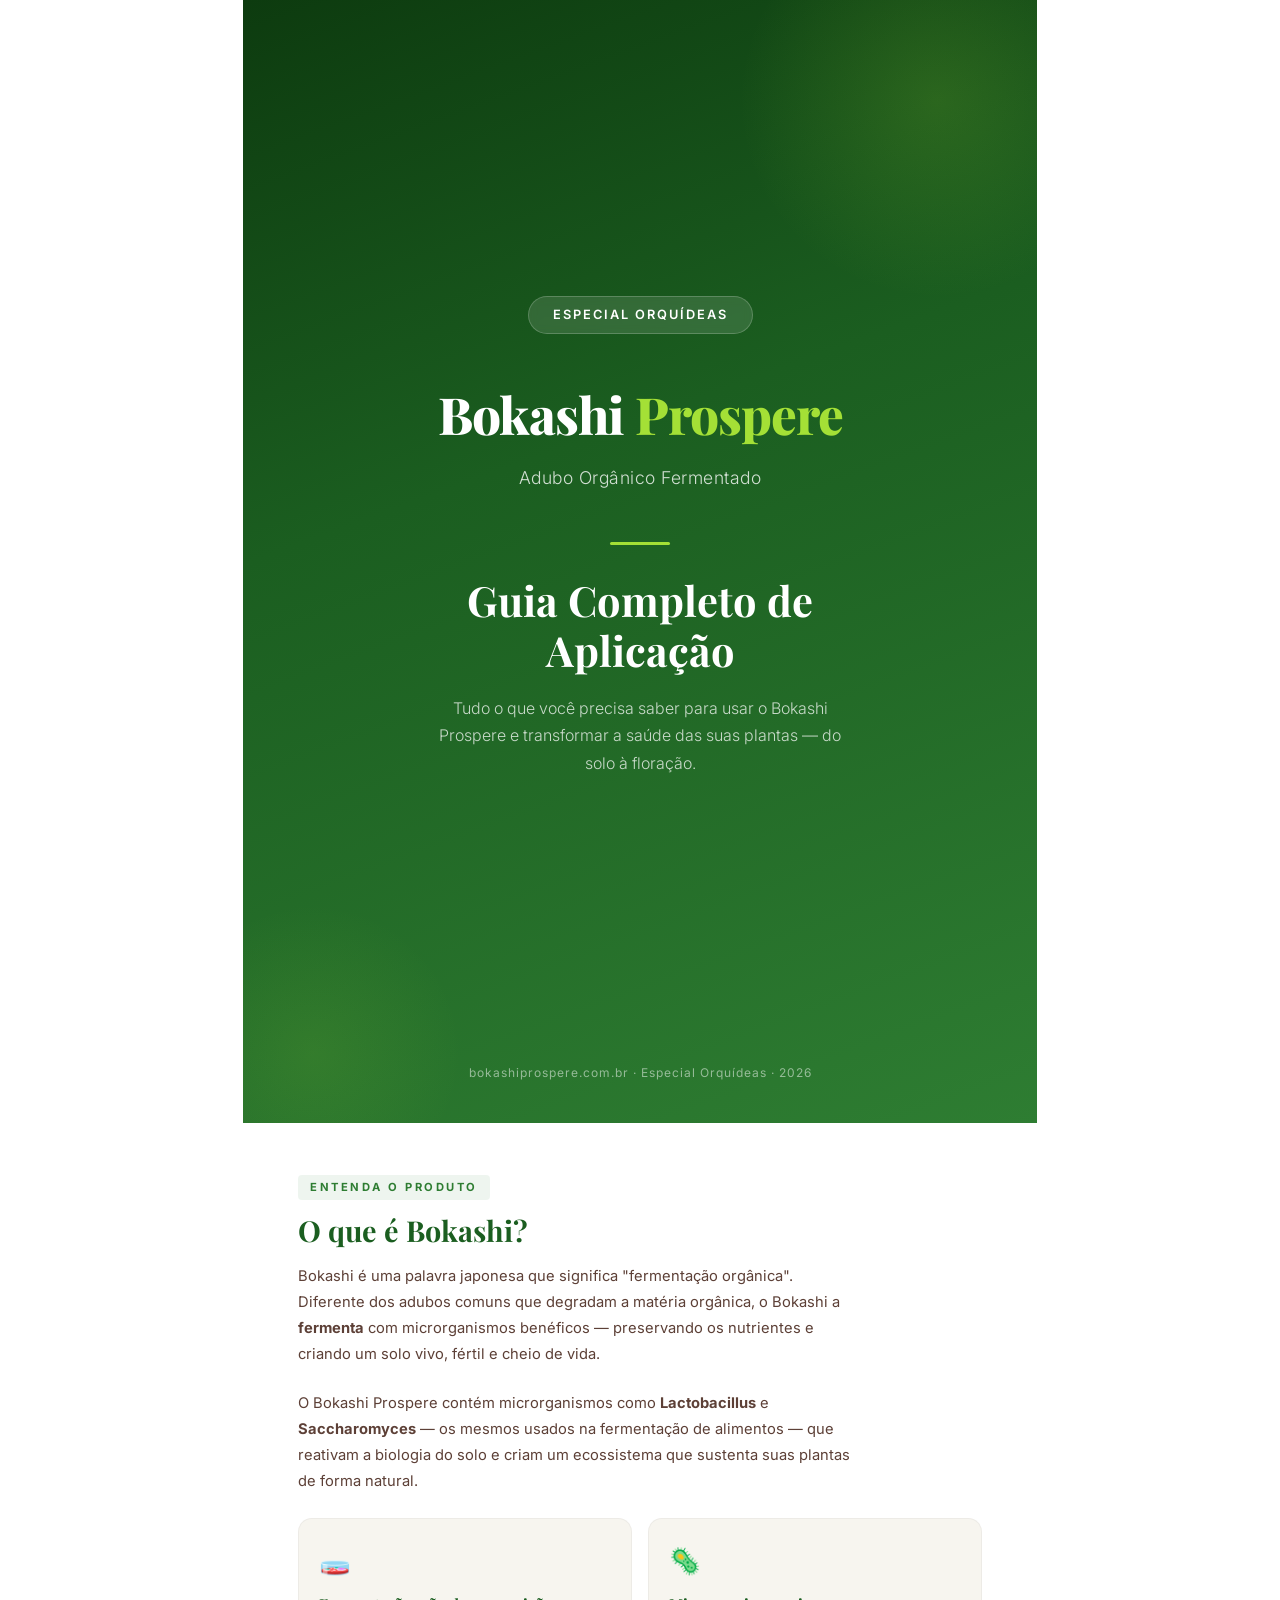
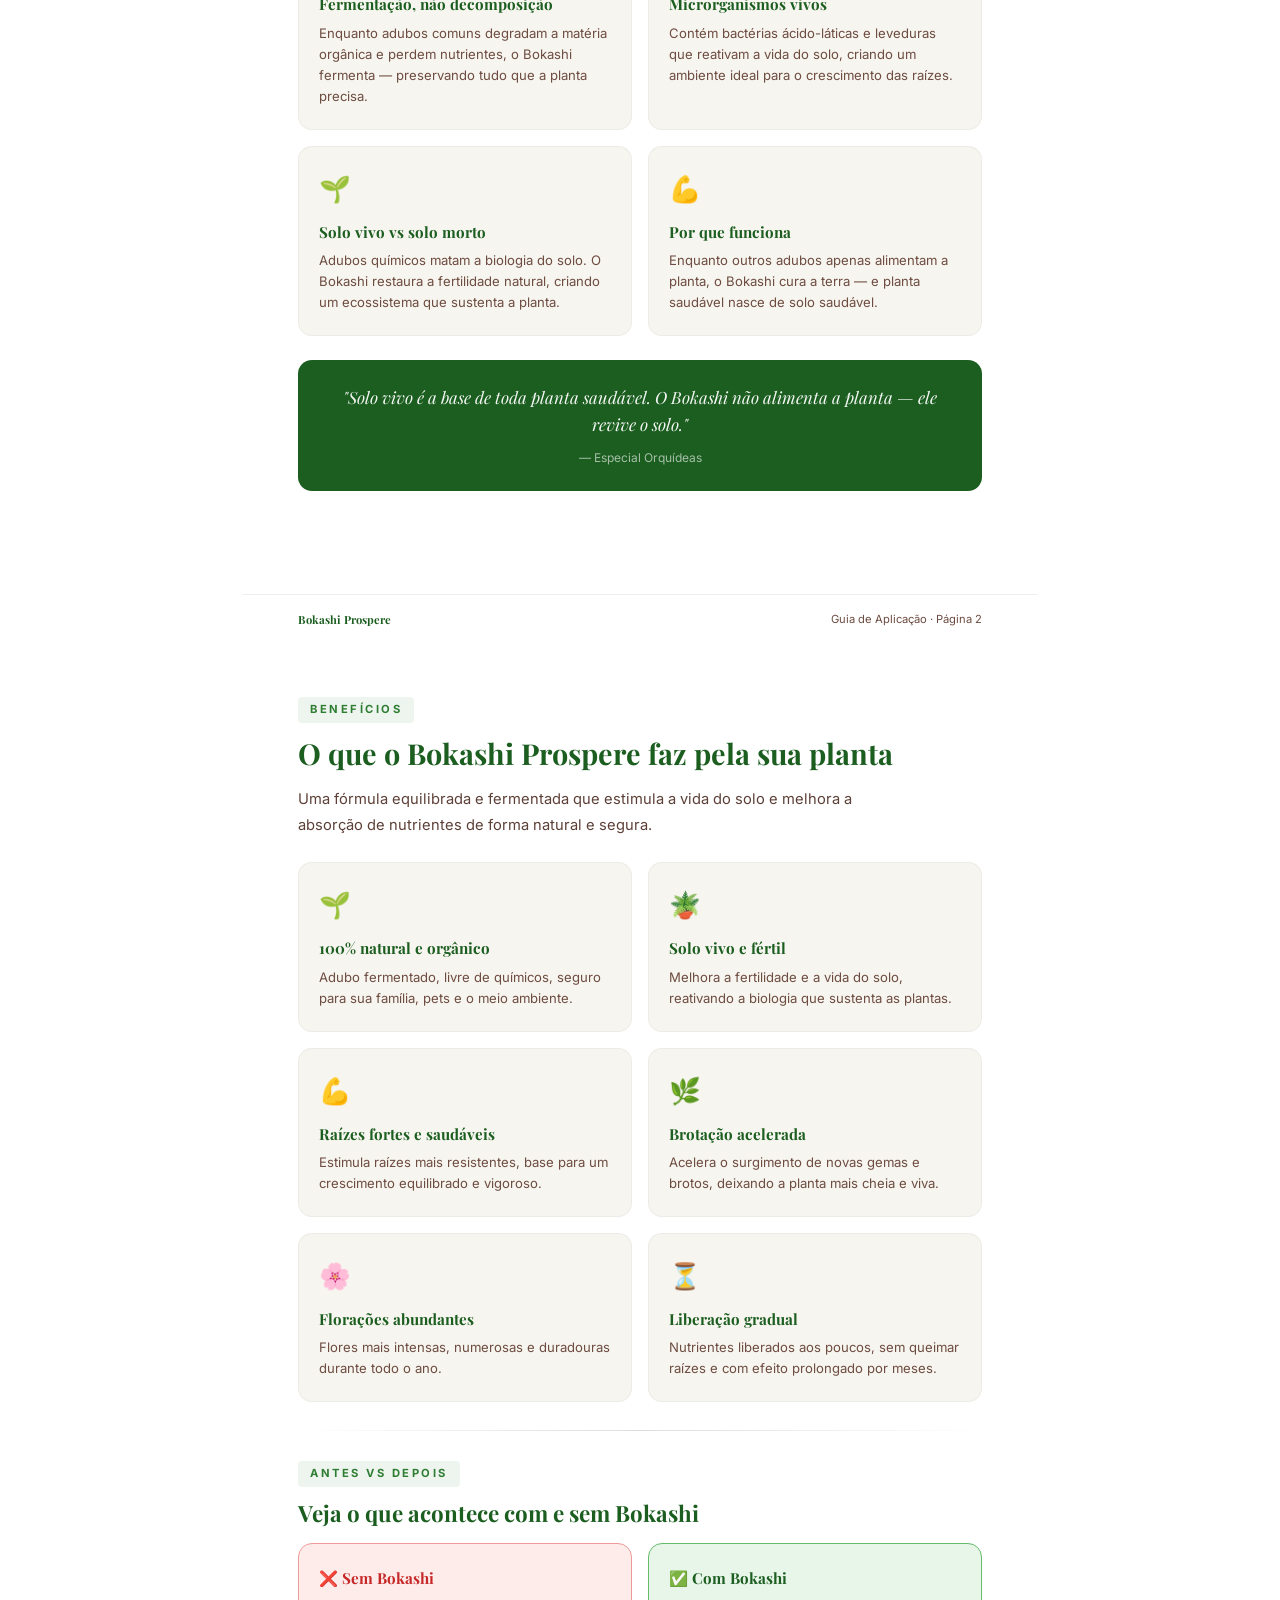
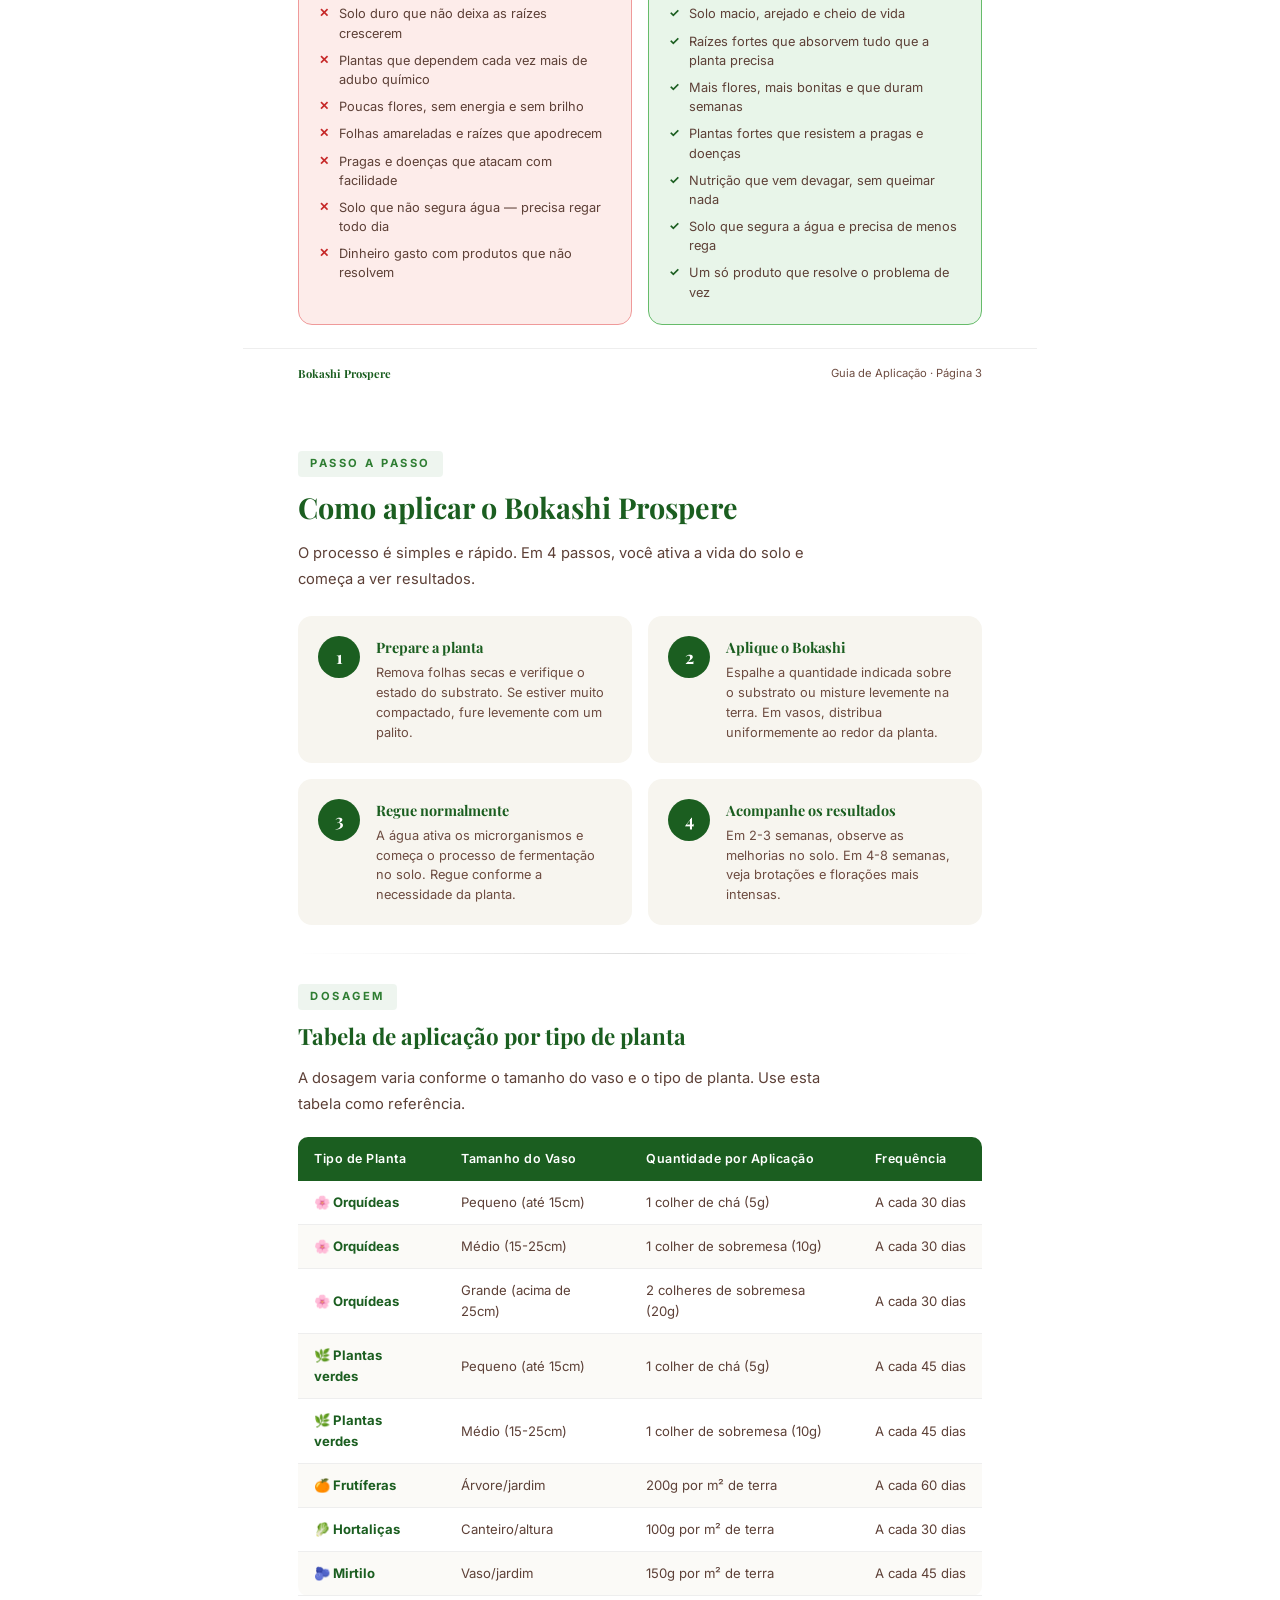
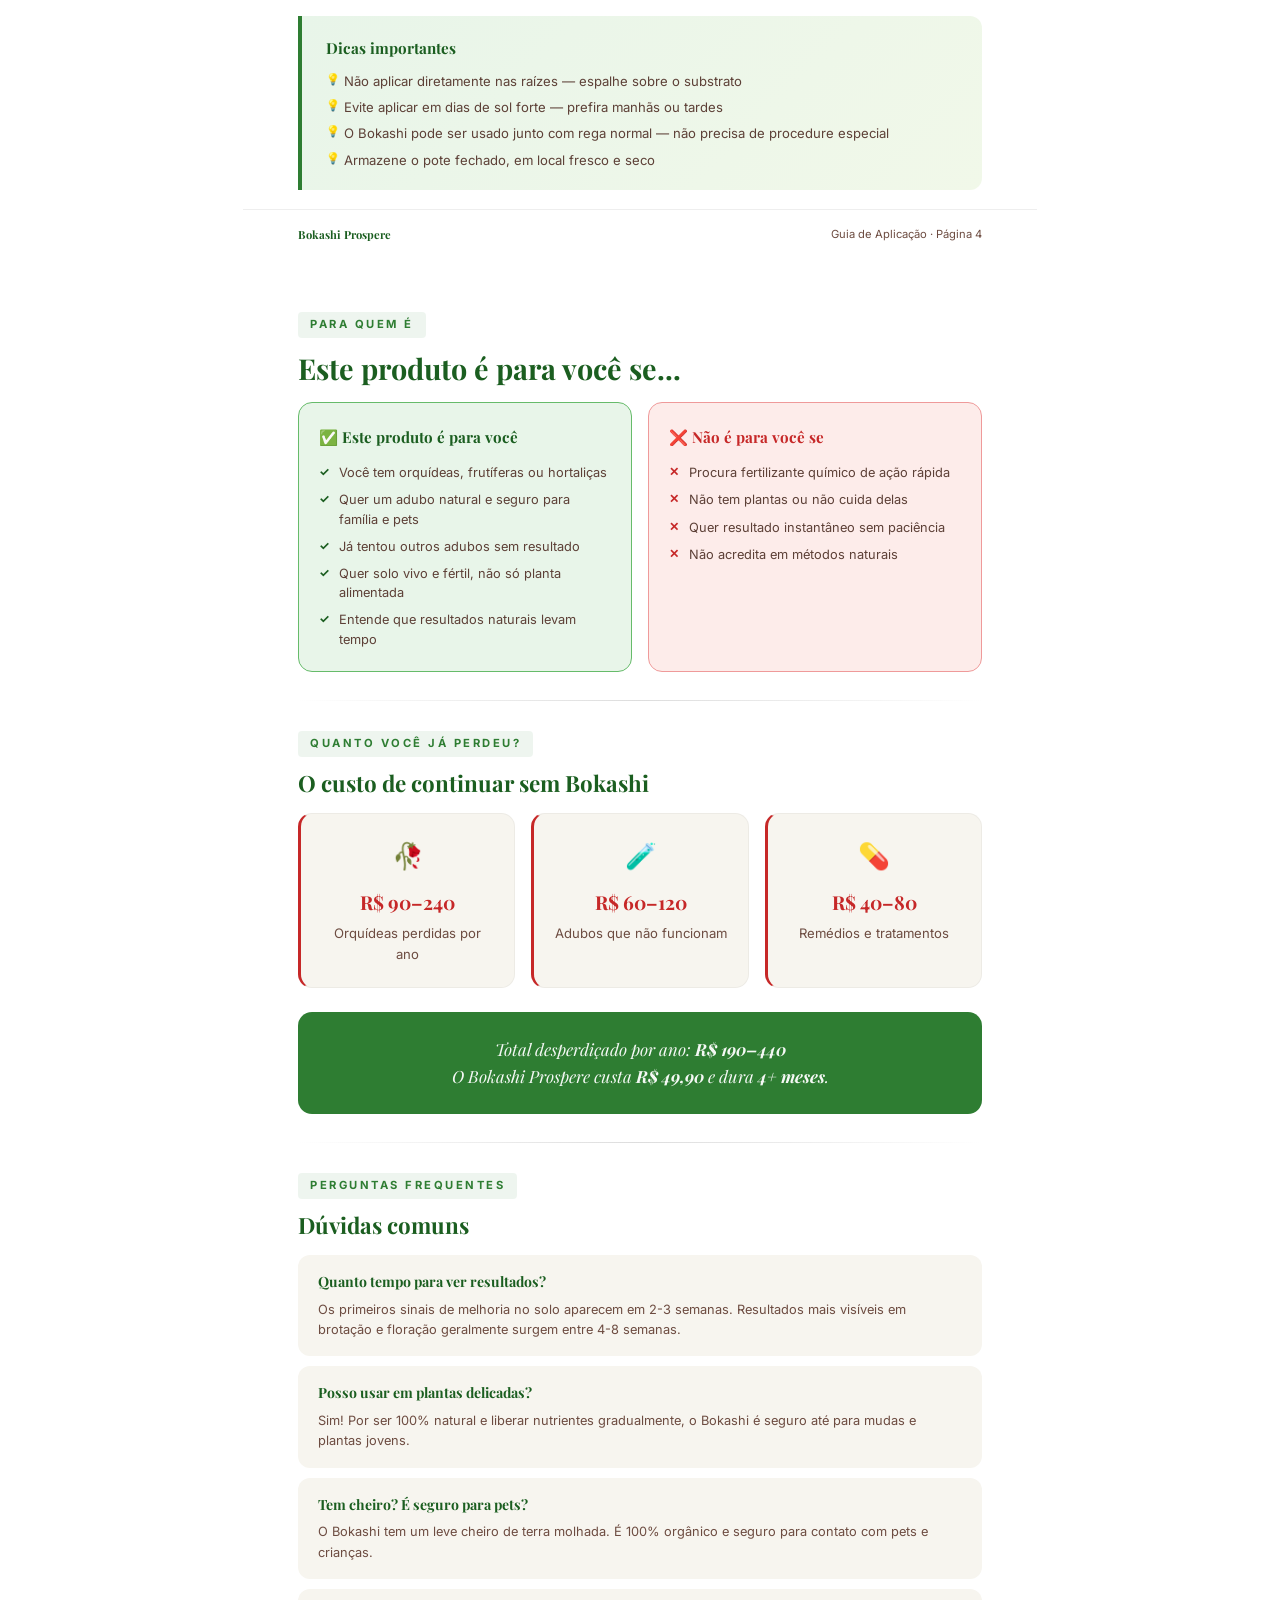
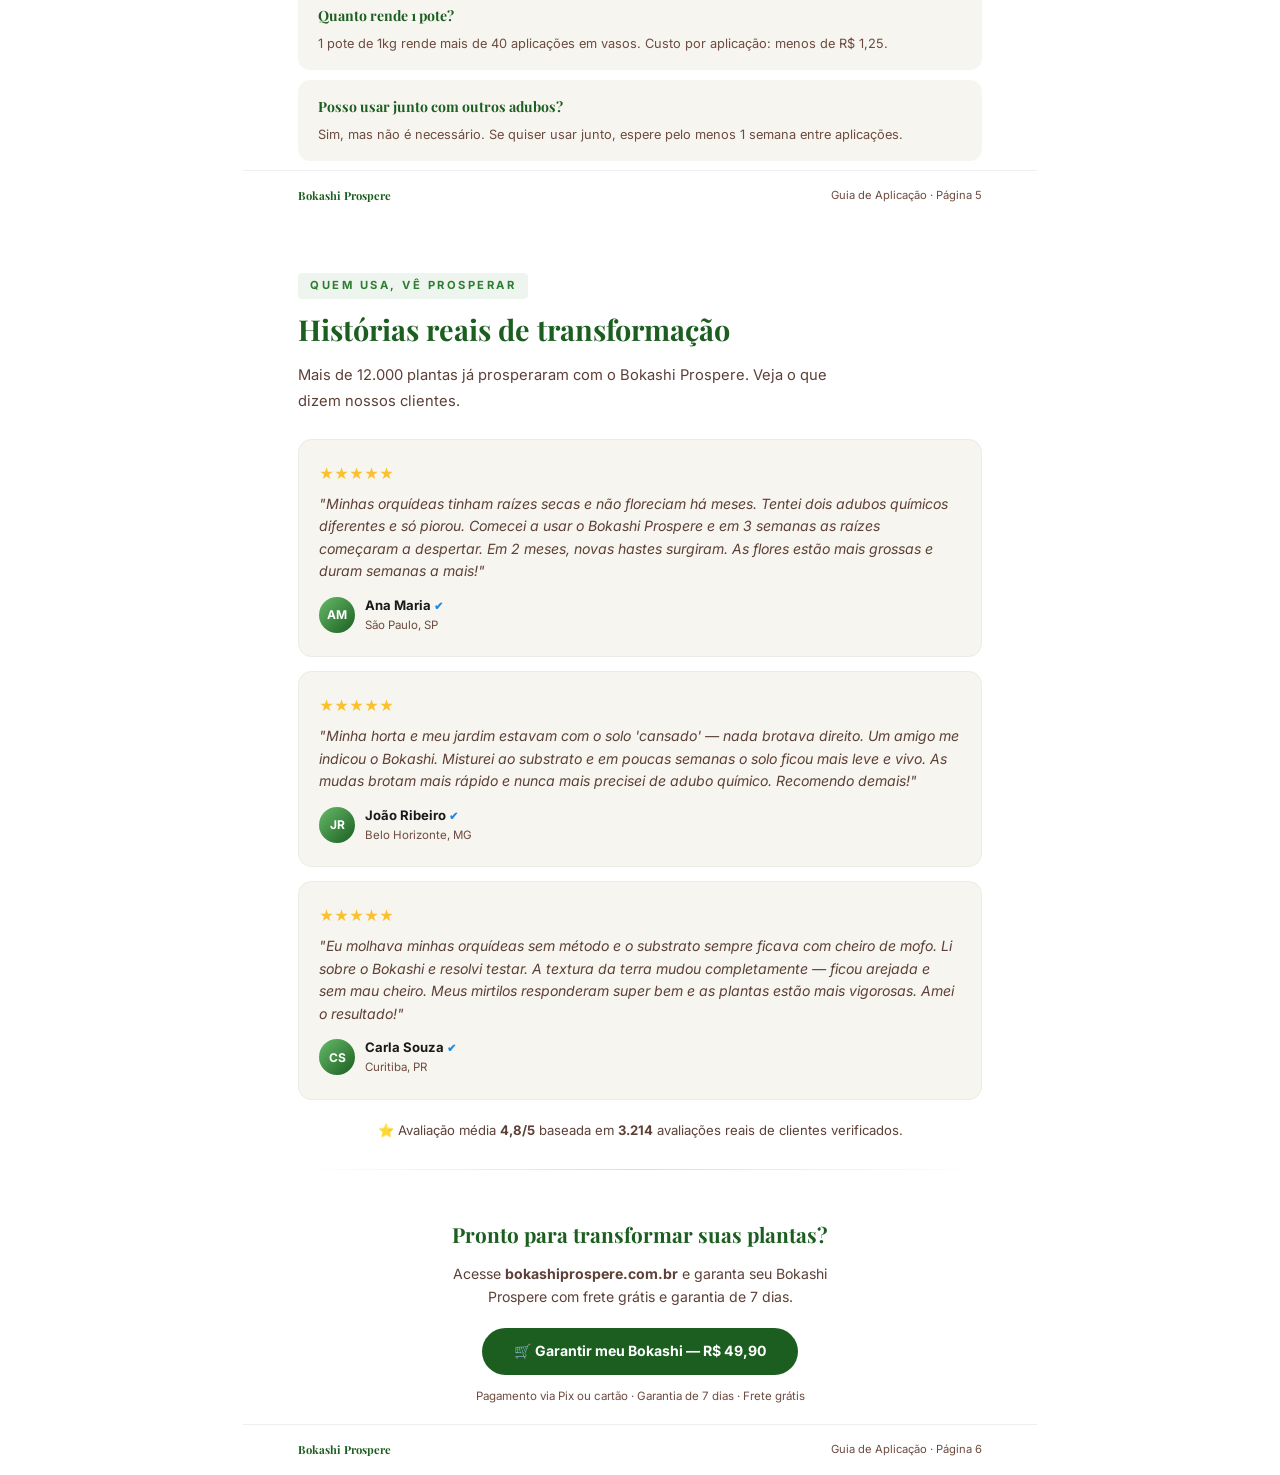
==== guia-aplicacao.html @ 6e259685 "Add comprehensive application guide for Bokashi Prospere with detailed sections on benefits, usage, " ====
<!DOCTYPE html>
<html lang="pt-BR">
<head>
  <meta charset="UTF-8">
  <meta name="viewport" content="width=device-width, initial-scale=1.0">
  <title>Guia de Aplicação — Bokashi Prospere</title>
  <link rel="preconnect" href="https://fonts.googleapis.com">
  <link rel="preconnect" href="https://fonts.gstatic.com" crossorigin>
  <link href="https://fonts.googleapis.com/css2?family=Playfair+Display:wght@400;600;700;800&family=Inter:wght@300;400;500;600;700&display=swap" rel="stylesheet">
  <style>
    :root {
      --verde-escuro: #1b5e20;
      --verde: #2e7d32;
      --verde-claro: #66bb6a;
      --limao: #a4e036;
      --marrom: #5d4037;
      --marrom-claro: #6d4c41;
      --creme: #f7f5ef;
      --branco: #ffffff;
      --preto: #1a1a1a;
      --urgencia: #c62828;
      --dourado: #c8a951;
      --dourado-claro: #f5e6b8;
    }

    * { margin: 0; padding: 0; box-sizing: border-box; }

    body {
      font-family: 'Inter', sans-serif;
      color: var(--preto);
      background: var(--branco);
      line-height: 1.6;
    }

    /* ====== PAGE STRUCTURE ====== */
    .page {
      width: 210mm;
      min-height: 297mm;
      margin: 0 auto;
      padding: 0;
      position: relative;
      overflow: hidden;
      page-break-after: always;
      background: var(--branco);
    }

    .page:last-child {
      page-break-after: auto;
    }

    /* ====== COVER PAGE ====== */
    .cover {
      display: flex;
      flex-direction: column;
      justify-content: center;
      align-items: center;
      text-align: center;
      background: linear-gradient(160deg, #0d3b0f 0%, #1b5e20 40%, #2e7d32 100%);
      color: var(--branco);
      padding: 60px 50px;
      position: relative;
    }

    .cover::before {
      content: "";
      position: absolute;
      top: -100px;
      right: -100px;
      width: 400px;
      height: 400px;
      border-radius: 50%;
      background: radial-gradient(circle, rgba(164,224,54,.15), transparent 70%);
    }

    .cover::after {
      content: "";
      position: absolute;
      bottom: -80px;
      left: -80px;
      width: 300px;
      height: 300px;
      border-radius: 50%;
      background: radial-gradient(circle, rgba(164,224,54,.1), transparent 70%);
    }

    .cover-badge {
      display: inline-block;
      background: rgba(255,255,255,.12);
      border: 1px solid rgba(255,255,255,.2);
      border-radius: 50px;
      padding: 8px 24px;
      font-size: .8rem;
      font-weight: 600;
      letter-spacing: 2px;
      text-transform: uppercase;
      margin-bottom: 40px;
      backdrop-filter: blur(4px);
    }

    .cover-logo {
      font-family: 'Playfair Display', serif;
      font-size: 3.2rem;
      font-weight: 800;
      margin-bottom: 8px;
      letter-spacing: -1px;
    }

    .cover-logo span {
      color: var(--limao);
    }

    .cover-subtitle {
      font-size: 1.1rem;
      font-weight: 300;
      opacity: .8;
      margin-bottom: 50px;
      letter-spacing: .5px;
    }

    .cover-title {
      font-family: 'Playfair Display', serif;
      font-size: 2.6rem;
      font-weight: 700;
      line-height: 1.2;
      margin-bottom: 20px;
      max-width: 500px;
    }

    .cover-desc {
      font-size: 1rem;
      font-weight: 300;
      opacity: .75;
      max-width: 420px;
      line-height: 1.7;
      margin-bottom: 50px;
    }

    .cover-footer {
      position: absolute;
      bottom: 40px;
      left: 0;
      right: 0;
      text-align: center;
      font-size: .75rem;
      opacity: .5;
      letter-spacing: 1px;
    }

    .cover-divider {
      width: 60px;
      height: 3px;
      background: var(--limao);
      border-radius: 2px;
      margin: 0 auto 30px;
    }

    /* ====== CONTENT PAGES ====== */
    .content-page {
      padding: 50px 55px;
    }

    .section-label {
      display: inline-block;
      font-size: .7rem;
      font-weight: 700;
      letter-spacing: 2.5px;
      text-transform: uppercase;
      color: var(--verde);
      margin-bottom: 12px;
      padding: 4px 12px;
      background: rgba(46,125,50,.08);
      border-radius: 4px;
    }

    .section-title {
      font-family: 'Playfair Display', serif;
      font-size: 1.8rem;
      font-weight: 700;
      color: var(--verde-escuro);
      margin-bottom: 16px;
      line-height: 1.25;
    }

    .section-text {
      font-size: .92rem;
      color: var(--marrom);
      line-height: 1.75;
      margin-bottom: 24px;
      max-width: 560px;
    }

    /* ====== CARDS ====== */
    .card-grid {
      display: grid;
      grid-template-columns: 1fr 1fr;
      gap: 16px;
      margin-bottom: 24px;
    }

    .card-grid-3 {
      grid-template-columns: 1fr 1fr 1fr;
    }

    .card {
      background: var(--creme);
      border-radius: 14px;
      padding: 22px 20px;
      border: 1px solid rgba(0,0,0,.04);
    }

    .card-icon {
      font-size: 1.6rem;
      margin-bottom: 10px;
    }

    .card h3 {
      font-family: 'Playfair Display', serif;
      font-size: .95rem;
      font-weight: 700;
      color: var(--verde-escuro);
      margin-bottom: 6px;
    }

    .card p {
      font-size: .82rem;
      color: var(--marrom-claro);
      line-height: 1.6;
    }

    /* ====== STEPS ====== */
    .steps-grid {
      display: grid;
      grid-template-columns: 1fr 1fr;
      gap: 16px;
      margin-bottom: 24px;
    }

    .step {
      display: flex;
      gap: 16px;
      align-items: flex-start;
      background: var(--creme);
      border-radius: 14px;
      padding: 20px;
    }

    .step-num {
      flex: 0 0 42px;
      height: 42px;
      border-radius: 50%;
      background: var(--verde-escuro);
      color: var(--branco);
      font-family: 'Playfair Display', serif;
      font-weight: 700;
      font-size: 1.1rem;
      display: flex;
      align-items: center;
      justify-content: center;
    }

    .step-content h3 {
      font-family: 'Playfair Display', serif;
      font-size: .9rem;
      font-weight: 700;
      color: var(--verde-escuro);
      margin-bottom: 4px;
    }

    .step-content p {
      font-size: .8rem;
      color: var(--marrom-claro);
      line-height: 1.55;
    }

    /* ====== DOSAGE TABLE ====== */
    .dosage-table {
      width: 100%;
      border-collapse: collapse;
      margin: 20px 0;
      font-size: .82rem;
    }

    .dosage-table thead th {
      background: var(--verde-escuro);
      color: var(--branco);
      padding: 12px 16px;
      text-align: left;
      font-weight: 600;
      font-size: .78rem;
      letter-spacing: .5px;
    }

    .dosage-table thead th:first-child {
      border-radius: 10px 0 0 0;
    }

    .dosage-table thead th:last-child {
      border-radius: 0 10px 0 0;
    }

    .dosage-table tbody td {
      padding: 11px 16px;
      border-bottom: 1px solid #eee;
      color: var(--marrom);
    }

    .dosage-table tbody tr:nth-child(even) {
      background: rgba(247,245,239,.5);
    }

    .dosage-table tbody tr:last-child td:first-child {
      border-radius: 0 0 0 10px;
    }

    .dosage-table tbody tr:last-child td:last-child {
      border-radius: 0 0 10px 0;
    }

    .dosage-table .highlight {
      font-weight: 700;
      color: var(--verde-escuro);
    }

    /* ====== BEFORE / AFTER ====== */
    .ba-grid {
      display: grid;
      grid-template-columns: 1fr 1fr;
      gap: 16px;
      margin-bottom: 24px;
    }

    .ba-col {
      border-radius: 14px;
      padding: 22px 20px;
    }

    .ba-antes {
      background: #fdecea;
      border: 1.5px solid #ef9a9a;
    }

    .ba-depois {
      background: #e8f5e9;
      border: 1.5px solid var(--verde-claro);
    }

    .ba-col h3 {
      font-family: 'Playfair Display', serif;
      font-size: .95rem;
      font-weight: 700;
      margin-bottom: 14px;
    }

    .ba-antes h3 { color: var(--urgencia); }
    .ba-depois h3 { color: var(--verde-escuro); }

    .ba-col ul {
      list-style: none;
      display: flex;
      flex-direction: column;
      gap: 8px;
    }

    .ba-col li {
      font-size: .8rem;
      color: var(--marrom);
      line-height: 1.5;
      padding-left: 20px;
      position: relative;
    }

    .ba-antes li::before {
      content: "✕";
      position: absolute;
      left: 0;
      color: var(--urgencia);
      font-weight: 700;
      font-size: .75rem;
    }

    .ba-depois li::before {
      content: "✓";
      position: absolute;
      left: 0;
      color: var(--verde-escuro);
      font-weight: 700;
      font-size: .75rem;
    }

    /* ====== TIPS BOX ====== */
    .tips-box {
      background: linear-gradient(135deg, #e8f5e9, #f1f8e9);
      border-left: 4px solid var(--verde);
      border-radius: 0 12px 12px 0;
      padding: 20px 24px;
      margin: 20px 0;
    }

    .tips-box h3 {
      font-family: 'Playfair Display', serif;
      font-size: .95rem;
      font-weight: 700;
      color: var(--verde-escuro);
      margin-bottom: 10px;
    }

    .tips-box ul {
      list-style: none;
      display: flex;
      flex-direction: column;
      gap: 6px;
    }

    .tips-box li {
      font-size: .82rem;
      color: var(--marrom);
      line-height: 1.55;
      padding-left: 18px;
      position: relative;
    }

    .tips-box li::before {
      content: "💡";
      position: absolute;
      left: 0;
      font-size: .7rem;
    }

    /* ====== FAQ ====== */
    .faq-item {
      background: var(--creme);
      border-radius: 12px;
      padding: 16px 20px;
      margin-bottom: 10px;
    }

    .faq-item h4 {
      font-family: 'Playfair Display', serif;
      font-size: .88rem;
      font-weight: 700;
      color: var(--verde-escuro);
      margin-bottom: 6px;
    }

    .faq-item p {
      font-size: .8rem;
      color: var(--marrom-claro);
      line-height: 1.6;
    }

    /* ====== FOOTER ====== */
    .page-footer {
      position: absolute;
      bottom: 0;
      left: 0;
      right: 0;
      padding: 16px 55px;
      display: flex;
      justify-content: space-between;
      align-items: center;
      font-size: .7rem;
      color: var(--marrom-claro);
      border-top: 1px solid #eee;
    }

    .page-footer .brand {
      font-family: 'Playfair Display', serif;
      font-weight: 700;
      color: var(--verde-escuro);
    }

    /* ====== DIVIDER ====== */
    .divider {
      width: 100%;
      height: 1px;
      background: linear-gradient(90deg, transparent, #ddd, transparent);
      margin: 28px 0;
    }

    /* ====== QUOTE ====== */
    .quote-box {
      background: var(--verde-escuro);
      color: var(--branco);
      border-radius: 14px;
      padding: 24px 28px;
      text-align: center;
      margin: 24px 0;
    }

    .quote-box p {
      font-family: 'Playfair Display', serif;
      font-size: 1.05rem;
      font-style: italic;
      line-height: 1.6;
      opacity: .95;
    }

    .quote-box .author {
      font-family: 'Inter', sans-serif;
      font-size: .75rem;
      font-style: normal;
      opacity: .6;
      margin-top: 10px;
    }

    /* ====== PRINT ====== */
    @media print {
      body { margin: 0; background: white; }
      .page {
        width: 100%;
        min-height: auto;
        margin: 0;
        page-break-after: always;
        box-shadow: none;
      }
      .page:last-child { page-break-after: auto; }
    }

    @page {
      size: A4;
      margin: 0;
    }
  </style>
</head>
<body>

  <!-- ==================== PÁGINA 1: CAPA ==================== -->
  <div class="page cover">
    <div class="cover-badge">Especial Orquídeas</div>
    <div class="cover-logo">Bokashi <span>Prospere</span></div>
    <div class="cover-subtitle">Adubo Orgânico Fermentado</div>
    <div class="cover-divider"></div>
    <h1 class="cover-title">Guia Completo de Aplicação</h1>
    <p class="cover-desc">Tudo o que você precisa saber para usar o Bokashi Prospere e transformar a saúde das suas plantas — do solo à floração.</p>
    <div class="cover-footer">bokashiprospere.com.br · Especial Orquídeas · 2026</div>
  </div>

  <!-- ==================== PÁGINA 2: O QUE É BOKASHI ==================== -->
  <div class="page content-page">
    <span class="section-label">Entenda o produto</span>
    <h2 class="section-title">O que é Bokashi?</h2>
    <p class="section-text">
      Bokashi é uma palavra japonesa que significa "fermentação orgânica". Diferente dos adubos comuns que degradam a matéria orgânica, o Bokashi a <b>fermenta</b> com microrganismos benéficos — preservando os nutrientes e criando um solo vivo, fértil e cheio de vida.
    </p>
    <p class="section-text">
      O Bokashi Prospere contém microrganismos como <b>Lactobacillus</b> e <b>Saccharomyces</b> — os mesmos usados na fermentação de alimentos — que reativam a biologia do solo e criam um ecossistema que sustenta suas plantas de forma natural.
    </p>

    <div class="card-grid">
      <div class="card">
        <div class="card-icon">🧫</div>
        <h3>Fermentação, não decomposição</h3>
        <p>Enquanto adubos comuns degradam a matéria orgânica e perdem nutrientes, o Bokashi fermenta — preservando tudo que a planta precisa.</p>
      </div>
      <div class="card">
        <div class="card-icon">🦠</div>
        <h3>Microrganismos vivos</h3>
        <p>Contém bactérias ácido-láticas e leveduras que reativam a vida do solo, criando um ambiente ideal para o crescimento das raízes.</p>
      </div>
      <div class="card">
        <div class="card-icon">🌱</div>
        <h3>Solo vivo vs solo morto</h3>
        <p>Adubos químicos matam a biologia do solo. O Bokashi restaura a fertilidade natural, criando um ecossistema que sustenta a planta.</p>
      </div>
      <div class="card">
        <div class="card-icon">💪</div>
        <h3>Por que funciona</h3>
        <p>Enquanto outros adubos apenas alimentam a planta, o Bokashi cura a terra — e planta saudável nasce de solo saudável.</p>
      </div>
    </div>

    <div class="quote-box">
      <p>"Solo vivo é a base de toda planta saudável. O Bokashi não alimenta a planta — ele revive o solo."</p>
      <div class="author">— Especial Orquídeas</div>
    </div>

    <div class="page-footer">
      <span class="brand">Bokashi Prospere</span>
      <span>Guia de Aplicação · Página 2</span>
    </div>
  </div>

  <!-- ==================== PÁGINA 3: BENEFÍCIOS ==================== -->
  <div class="page content-page">
    <span class="section-label">Benefícios</span>
    <h2 class="section-title">O que o Bokashi Prospere faz pela sua planta</h2>
    <p class="section-text">
      Uma fórmula equilibrada e fermentada que estimula a vida do solo e melhora a absorção de nutrientes de forma natural e segura.
    </p>

    <div class="card-grid">
      <div class="card">
        <div class="card-icon">🌱</div>
        <h3>100% natural e orgânico</h3>
        <p>Adubo fermentado, livre de químicos, seguro para sua família, pets e o meio ambiente.</p>
      </div>
      <div class="card">
        <div class="card-icon">🪴</div>
        <h3>Solo vivo e fértil</h3>
        <p>Melhora a fertilidade e a vida do solo, reativando a biologia que sustenta as plantas.</p>
      </div>
      <div class="card">
        <div class="card-icon">💪</div>
        <h3>Raízes fortes e saudáveis</h3>
        <p>Estimula raízes mais resistentes, base para um crescimento equilibrado e vigoroso.</p>
      </div>
      <div class="card">
        <div class="card-icon">🌿</div>
        <h3>Brotação acelerada</h3>
        <p>Acelera o surgimento de novas gemas e brotos, deixando a planta mais cheia e viva.</p>
      </div>
      <div class="card">
        <div class="card-icon">🌸</div>
        <h3>Florações abundantes</h3>
        <p>Flores mais intensas, numerosas e duradouras durante todo o ano.</p>
      </div>
      <div class="card">
        <div class="card-icon">⏳</div>
        <h3>Liberação gradual</h3>
        <p>Nutrientes liberados aos poucos, sem queimar raízes e com efeito prolongado por meses.</p>
      </div>
    </div>

    <div class="divider"></div>

    <span class="section-label">Antes vs Depois</span>
    <h2 class="section-title" style="font-size:1.4rem;">Veja o que acontece com e sem Bokashi</h2>

    <div class="ba-grid">
      <div class="ba-col ba-antes">
        <h3>❌ Sem Bokashi</h3>
        <ul>
          <li>Solo duro que não deixa as raízes crescerem</li>
          <li>Plantas que dependem cada vez mais de adubo químico</li>
          <li>Poucas flores, sem energia e sem brilho</li>
          <li>Folhas amareladas e raízes que apodrecem</li>
          <li>Pragas e doenças que atacam com facilidade</li>
          <li>Solo que não segura água — precisa regar todo dia</li>
          <li>Dinheiro gasto com produtos que não resolvem</li>
        </ul>
      </div>
      <div class="ba-col ba-depois">
        <h3>✅ Com Bokashi</h3>
        <ul>
          <li>Solo macio, arejado e cheio de vida</li>
          <li>Raízes fortes que absorvem tudo que a planta precisa</li>
          <li>Mais flores, mais bonitas e que duram semanas</li>
          <li>Plantas fortes que resistem a pragas e doenças</li>
          <li>Nutrição que vem devagar, sem queimar nada</li>
          <li>Solo que segura a água e precisa de menos rega</li>
          <li>Um só produto que resolve o problema de vez</li>
        </ul>
      </div>
    </div>

    <div class="page-footer">
      <span class="brand">Bokashi Prospere</span>
      <span>Guia de Aplicação · Página 3</span>
    </div>
  </div>

  <!-- ==================== PÁGINA 4: COMO FUNCIONA + DOSAGEM ==================== -->
  <div class="page content-page">
    <span class="section-label">Passo a passo</span>
    <h2 class="section-title">Como aplicar o Bokashi Prospere</h2>
    <p class="section-text">
      O processo é simples e rápido. Em 4 passos, você ativa a vida do solo e começa a ver resultados.
    </p>

    <div class="steps-grid">
      <div class="step">
        <div class="step-num">1</div>
        <div class="step-content">
          <h3>Prepare a planta</h3>
          <p>Remova folhas secas e verifique o estado do substrato. Se estiver muito compactado, fure levemente com um palito.</p>
        </div>
      </div>
      <div class="step">
        <div class="step-num">2</div>
        <div class="step-content">
          <h3>Aplique o Bokashi</h3>
          <p>Espalhe a quantidade indicada sobre o substrato ou misture levemente na terra. Em vasos, distribua uniformemente ao redor da planta.</p>
        </div>
      </div>
      <div class="step">
        <div class="step-num">3</div>
        <div class="step-content">
          <h3>Regue normalmente</h3>
          <p>A água ativa os microrganismos e começa o processo de fermentação no solo. Regue conforme a necessidade da planta.</p>
        </div>
      </div>
      <div class="step">
        <div class="step-num">4</div>
        <div class="step-content">
          <h3>Acompanhe os resultados</h3>
          <p>Em 2-3 semanas, observe as melhorias no solo. Em 4-8 semanas, veja brotações e florações mais intensas.</p>
        </div>
      </div>
    </div>

    <div class="divider"></div>

    <span class="section-label">Dosagem</span>
    <h2 class="section-title" style="font-size:1.4rem;">Tabela de aplicação por tipo de planta</h2>
    <p class="section-text" style="margin-bottom:16px;">
      A dosagem varia conforme o tamanho do vaso e o tipo de planta. Use esta tabela como referência.
    </p>

    <table class="dosage-table">
      <thead>
        <tr>
          <th>Tipo de Planta</th>
          <th>Tamanho do Vaso</th>
          <th>Quantidade por Aplicação</th>
          <th>Frequência</th>
        </tr>
      </thead>
      <tbody>
        <tr>
          <td class="highlight">🌸 Orquídeas</td>
          <td>Pequeno (até 15cm)</td>
          <td>1 colher de chá (5g)</td>
          <td>A cada 30 dias</td>
        </tr>
        <tr>
          <td class="highlight">🌸 Orquídeas</td>
          <td>Médio (15-25cm)</td>
          <td>1 colher de sobremesa (10g)</td>
          <td>A cada 30 dias</td>
        </tr>
        <tr>
          <td class="highlight">🌸 Orquídeas</td>
          <td>Grande (acima de 25cm)</td>
          <td>2 colheres de sobremesa (20g)</td>
          <td>A cada 30 dias</td>
        </tr>
        <tr>
          <td class="highlight">🌿 Plantas verdes</td>
          <td>Pequeno (até 15cm)</td>
          <td>1 colher de chá (5g)</td>
          <td>A cada 45 dias</td>
        </tr>
        <tr>
          <td class="highlight">🌿 Plantas verdes</td>
          <td>Médio (15-25cm)</td>
          <td>1 colher de sobremesa (10g)</td>
          <td>A cada 45 dias</td>
        </tr>
        <tr>
          <td class="highlight">🍊 Frutíferas</td>
          <td>Árvore/jardim</td>
          <td>200g por m² de terra</td>
          <td>A cada 60 dias</td>
        </tr>
        <tr>
          <td class="highlight">🥬 Hortaliças</td>
          <td>Canteiro/altura</td>
          <td>100g por m² de terra</td>
          <td>A cada 30 dias</td>
        </tr>
        <tr>
          <td class="highlight">🫐 Mirtilo</td>
          <td>Vaso/jardim</td>
          <td>150g por m² de terra</td>
          <td>A cada 45 dias</td>
        </tr>
      </tbody>
    </table>

    <div class="tips-box">
      <h3>Dicas importantes</h3>
      <ul>
        <li>Não aplicar diretamente nas raízes — espalhe sobre o substrato</li>
        <li>Evite aplicar em dias de sol forte — prefira manhãs ou tardes</li>
        <li>O Bokashi pode ser usado junto com rega normal — não precisa de procedure especial</li>
        <li>Armazene o pote fechado, em local fresco e seco</li>
      </ul>
    </div>

    <div class="page-footer">
      <span class="brand">Bokashi Prospere</span>
      <span>Guia de Aplicação · Página 4</span>
    </div>
  </div>

  <!-- ==================== PÁGINA 5: PARA QUEM É + CUSTO + FAQ ==================== -->
  <div class="page content-page">
    <span class="section-label">Para quem é</span>
    <h2 class="section-title">Este produto é para você se...</h2>

    <div class="ba-grid">
      <div class="ba-col ba-depois">
        <h3>✅ Este produto é para você</h3>
        <ul>
          <li>Você tem orquídeas, frutíferas ou hortaliças</li>
          <li>Quer um adubo natural e seguro para família e pets</li>
          <li>Já tentou outros adubos sem resultado</li>
          <li>Quer solo vivo e fértil, não só planta alimentada</li>
          <li>Entende que resultados naturais levam tempo</li>
        </ul>
      </div>
      <div class="ba-col ba-antes">
        <h3>❌ Não é para você se</h3>
        <ul>
          <li>Procura fertilizante químico de ação rápida</li>
          <li>Não tem plantas ou não cuida delas</li>
          <li>Quer resultado instantâneo sem paciência</li>
          <li>Não acredita em métodos naturais</li>
        </ul>
      </div>
    </div>

    <div class="divider"></div>

    <span class="section-label">Quanto você já perdeu?</span>
    <h2 class="section-title" style="font-size:1.4rem;">O custo de continuar sem Bokashi</h2>

    <div class="card-grid card-grid-3">
      <div class="card" style="text-align:center; border-left:3px solid var(--urgencia);">
        <div class="card-icon">🥀</div>
        <h3 style="color:var(--urgencia); font-size:1.2rem;">R$ 90–240</h3>
        <p>Orquídeas perdidas por ano</p>
      </div>
      <div class="card" style="text-align:center; border-left:3px solid var(--urgencia);">
        <div class="card-icon">🧪</div>
        <h3 style="color:var(--urgencia); font-size:1.2rem;">R$ 60–120</h3>
        <p>Adubos que não funcionam</p>
      </div>
      <div class="card" style="text-align:center; border-left:3px solid var(--urgencia);">
        <div class="card-icon">💊</div>
        <h3 style="color:var(--urgencia); font-size:1.2rem;">R$ 40–80</h3>
        <p>Remédios e tratamentos</p>
      </div>
    </div>

    <div class="quote-box" style="background:var(--verde);">
      <p>Total desperdiçado por ano: <b>R$ 190–440</b><br>O Bokashi Prospere custa <b>R$ 49,90</b> e dura <b>4+ meses</b>.</p>
    </div>

    <div class="divider"></div>

    <span class="section-label">Perguntas frequentes</span>
    <h2 class="section-title" style="font-size:1.4rem;">Dúvidas comuns</h2>

    <div class="faq-item">
      <h4>Quanto tempo para ver resultados?</h4>
      <p>Os primeiros sinais de melhoria no solo aparecem em 2-3 semanas. Resultados mais visíveis em brotação e floração geralmente surgem entre 4-8 semanas.</p>
    </div>
    <div class="faq-item">
      <h4>Posso usar em plantas delicadas?</h4>
      <p>Sim! Por ser 100% natural e liberar nutrientes gradualmente, o Bokashi é seguro até para mudas e plantas jovens.</p>
    </div>
    <div class="faq-item">
      <h4>Tem cheiro? É seguro para pets?</h4>
      <p>O Bokashi tem um leve cheiro de terra molhada. É 100% orgânico e seguro para contato com pets e crianças.</p>
    </div>
    <div class="faq-item">
      <h4>Quanto rende 1 pote?</h4>
      <p>1 pote de 1kg rende mais de 40 aplicações em vasos. Custo por aplicação: menos de R$ 1,25.</p>
    </div>
    <div class="faq-item">
      <h4>Posso usar junto com outros adubos?</h4>
      <p>Sim, mas não é necessário. Se quiser usar junto, espere pelo menos 1 semana entre aplicações.</p>
    </div>

    <div class="page-footer">
      <span class="brand">Bokashi Prospere</span>
      <span>Guia de Aplicação · Página 5</span>
    </div>
  </div>

  <!-- ==================== PÁGINA 6: DEPOIMENTOS + ENCERRAMENTO ==================== -->
  <div class="page content-page">
    <span class="section-label">Quem usa, vê prosperar</span>
    <h2 class="section-title">Histórias reais de transformação</h2>
    <p class="section-text">
      Mais de 12.000 plantas já prosperaram com o Bokashi Prospere. Veja o que dizem nossos clientes.
    </p>

    <div class="card" style="margin-bottom:14px;">
      <div style="color:#fbc02d; font-size:.9rem; margin-bottom:8px;">★★★★★</div>
      <p style="font-style:italic; font-size:.88rem; color:var(--marrom); margin-bottom:12px;">
        "Minhas orquídeas tinham raízes secas e não floreciam há meses. Tentei dois adubos químicos diferentes e só piorou. Comecei a usar o Bokashi Prospere e em 3 semanas as raízes começaram a despertar. Em 2 meses, novas hastes surgiram. As flores estão mais grossas e duram semanas a mais!"
      </p>
      <div style="display:flex; align-items:center; gap:10px;">
        <div style="width:36px;height:36px;border-radius:50%;background:linear-gradient(135deg,var(--verde-claro),var(--verde-escuro));color:#fff;display:flex;align-items:center;justify-content:center;font-weight:700;font-size:.75rem;">AM</div>
        <div>
          <div style="font-weight:700;font-size:.82rem;">Ana Maria <span style="color:#1e88e5;font-size:.7rem;">✔</span></div>
          <div style="font-size:.72rem;color:var(--marrom-claro);">São Paulo, SP</div>
        </div>
      </div>
    </div>

    <div class="card" style="margin-bottom:14px;">
      <div style="color:#fbc02d; font-size:.9rem; margin-bottom:8px;">★★★★★</div>
      <p style="font-style:italic; font-size:.88rem; color:var(--marrom); margin-bottom:12px;">
        "Minha horta e meu jardim estavam com o solo 'cansado' — nada brotava direito. Um amigo me indicou o Bokashi. Misturei ao substrato e em poucas semanas o solo ficou mais leve e vivo. As mudas brotam mais rápido e nunca mais precisei de adubo químico. Recomendo demais!"
      </p>
      <div style="display:flex; align-items:center; gap:10px;">
        <div style="width:36px;height:36px;border-radius:50%;background:linear-gradient(135deg,var(--verde-claro),var(--verde-escuro));color:#fff;display:flex;align-items:center;justify-content:center;font-weight:700;font-size:.75rem;">JR</div>
        <div>
          <div style="font-weight:700;font-size:.82rem;">João Ribeiro <span style="color:#1e88e5;font-size:.7rem;">✔</span></div>
          <div style="font-size:.72rem;color:var(--marrom-claro);">Belo Horizonte, MG</div>
        </div>
      </div>
    </div>

    <div class="card" style="margin-bottom:20px;">
      <div style="color:#fbc02d; font-size:.9rem; margin-bottom:8px;">★★★★★</div>
      <p style="font-style:italic; font-size:.88rem; color:var(--marrom); margin-bottom:12px;">
        "Eu molhava minhas orquídeas sem método e o substrato sempre ficava com cheiro de mofo. Li sobre o Bokashi e resolvi testar. A textura da terra mudou completamente — ficou arejada e sem mau cheiro. Meus mirtilos responderam super bem e as plantas estão mais vigorosas. Amei o resultado!"
      </p>
      <div style="display:flex; align-items:center; gap:10px;">
        <div style="width:36px;height:36px;border-radius:50%;background:linear-gradient(135deg,var(--verde-claro),var(--verde-escuro));color:#fff;display:flex;align-items:center;justify-content:center;font-weight:700;font-size:.75rem;">CS</div>
        <div>
          <div style="font-weight:700;font-size:.82rem;">Carla Souza <span style="color:#1e88e5;font-size:.7rem;">✔</span></div>
          <div style="font-size:.72rem;color:var(--marrom-claro);">Curitiba, PR</div>
        </div>
      </div>
    </div>

    <p style="text-align:center; font-size:.82rem; color:var(--marrom); margin-bottom:24px;">
      ⭐ Avaliação média <b>4,8/5</b> baseada em <b>3.214</b> avaliações reais de clientes verificados.
    </p>

    <div class="divider"></div>

    <div style="text-align:center; padding:20px 0;">
      <p style="font-family:'Playfair Display',serif; font-size:1.3rem; font-weight:700; color:var(--verde-escuro); margin-bottom:12px;">
        Pronto para transformar suas plantas?
      </p>
      <p style="font-size:.88rem; color:var(--marrom); margin-bottom:20px; max-width:400px; margin-left:auto; margin-right:auto;">
        Acesse <b>bokashiprospere.com.br</b> e garanta seu Bokashi Prospere com frete grátis e garantia de 7 dias.
      </p>
      <div style="display:inline-block; background:var(--verde-escuro); color:#fff; padding:12px 32px; border-radius:50px; font-weight:700; font-size:.88rem;">
        🛒 Garantir meu Bokashi — R$ 49,90
      </div>
      <p style="font-size:.72rem; color:var(--marrom-claro); margin-top:12px;">
        Pagamento via Pix ou cartão · Garantia de 7 dias · Frete grátis
      </p>
    </div>

    <div class="page-footer">
      <span class="brand">Bokashi Prospere</span>
      <span>Guia de Aplicação · Página 6</span>
    </div>
  </div>

</body>
</html>
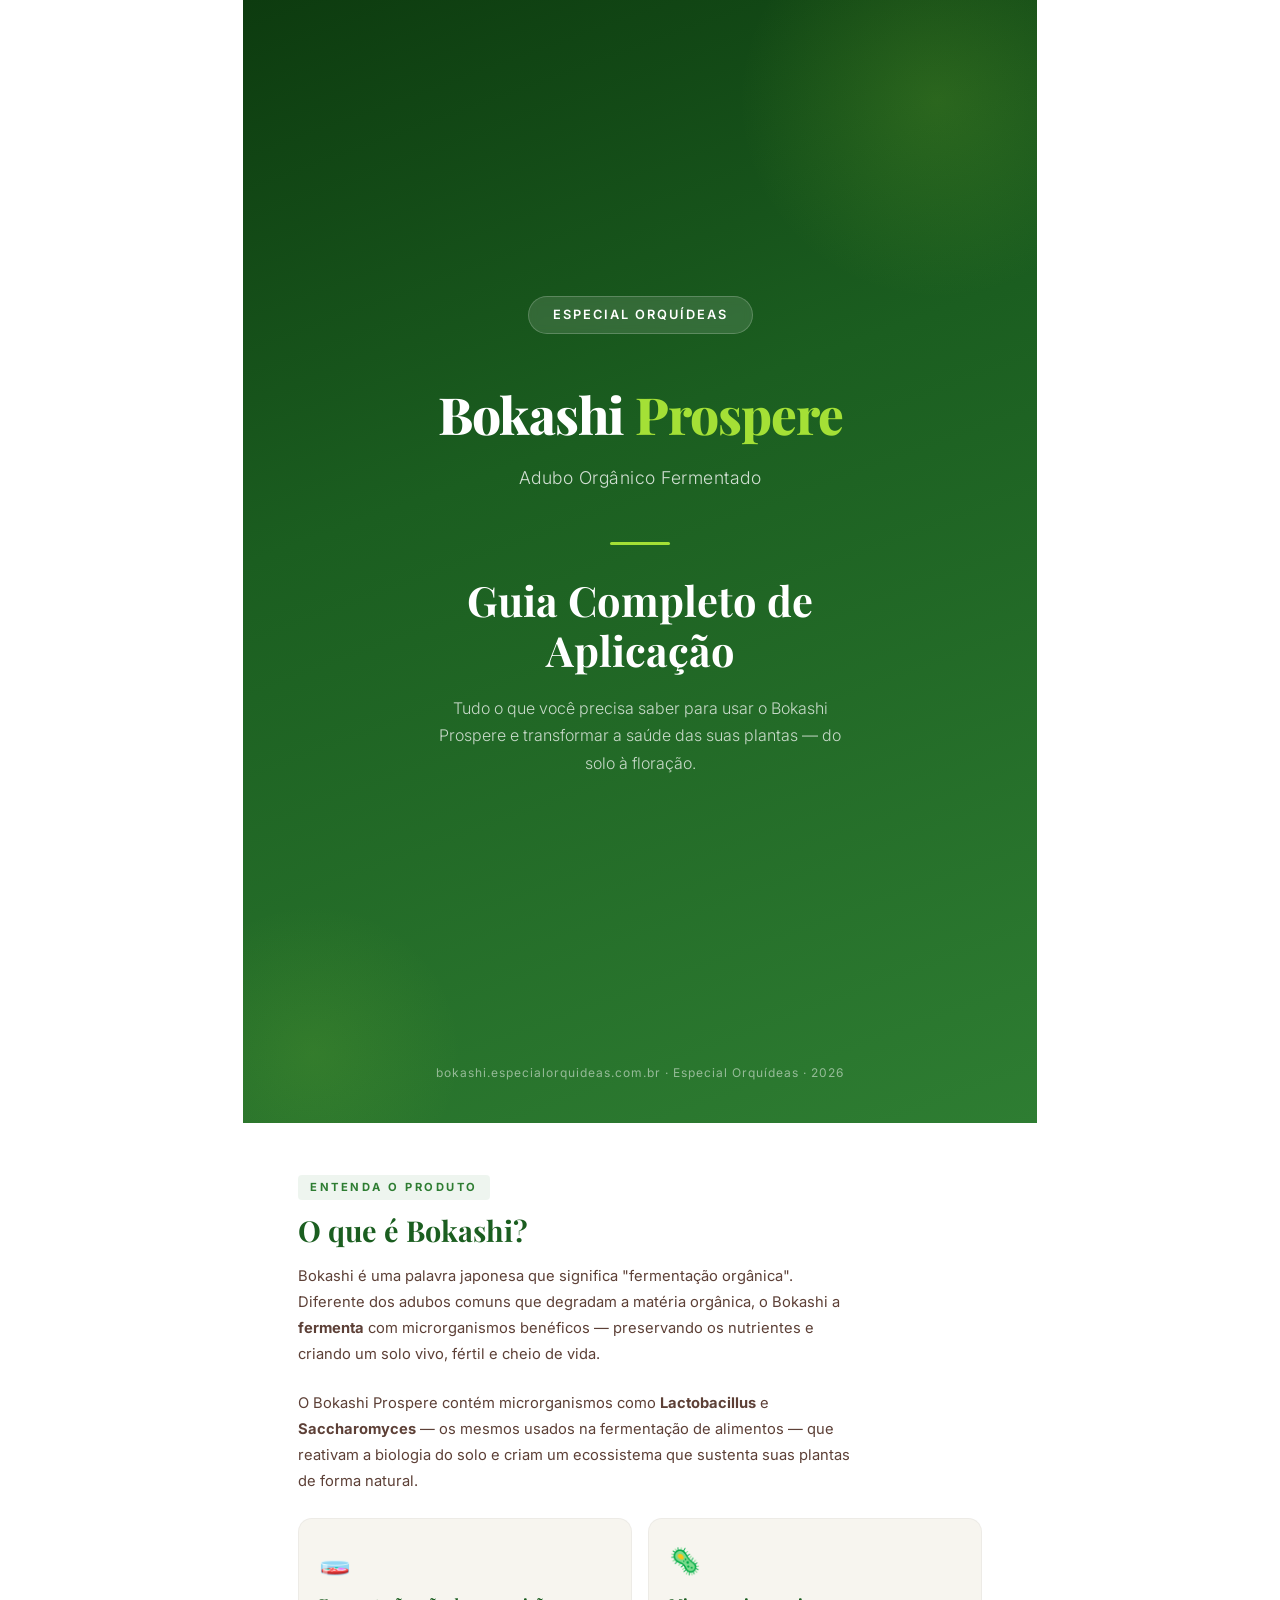
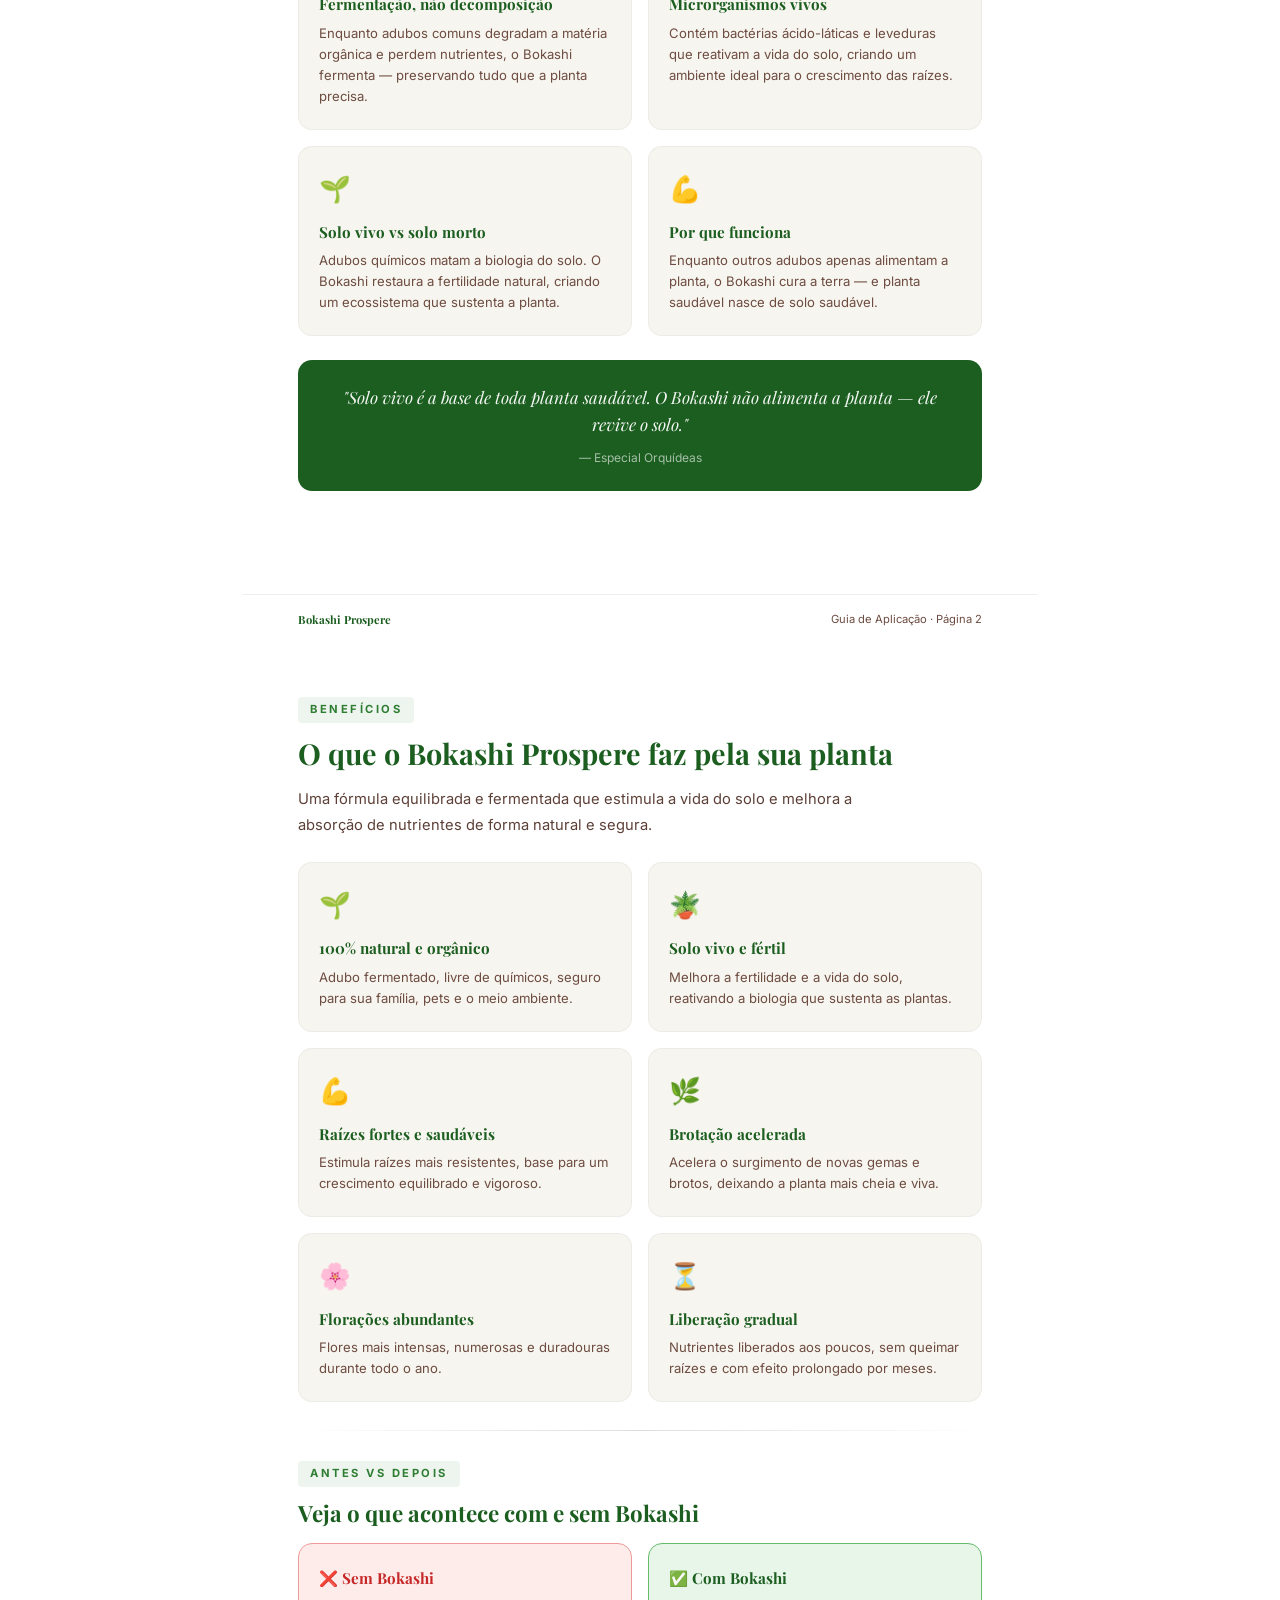
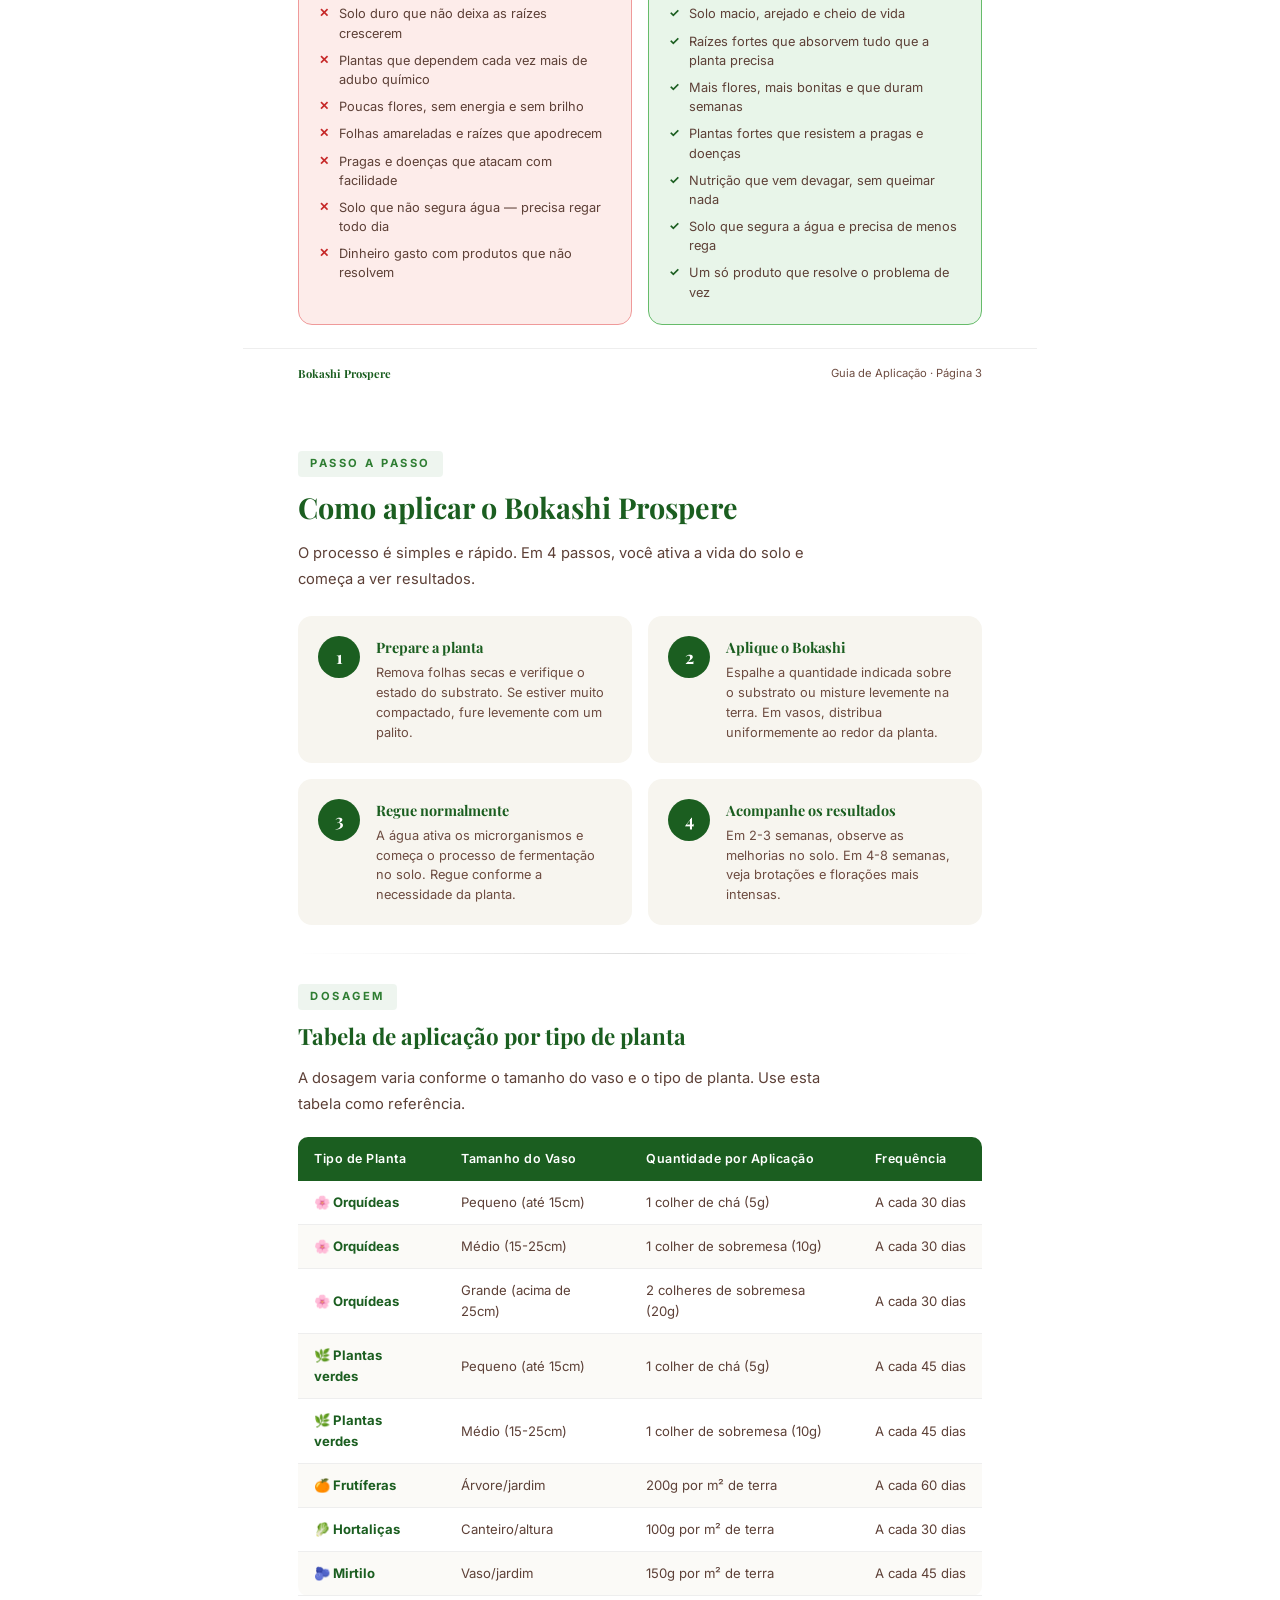
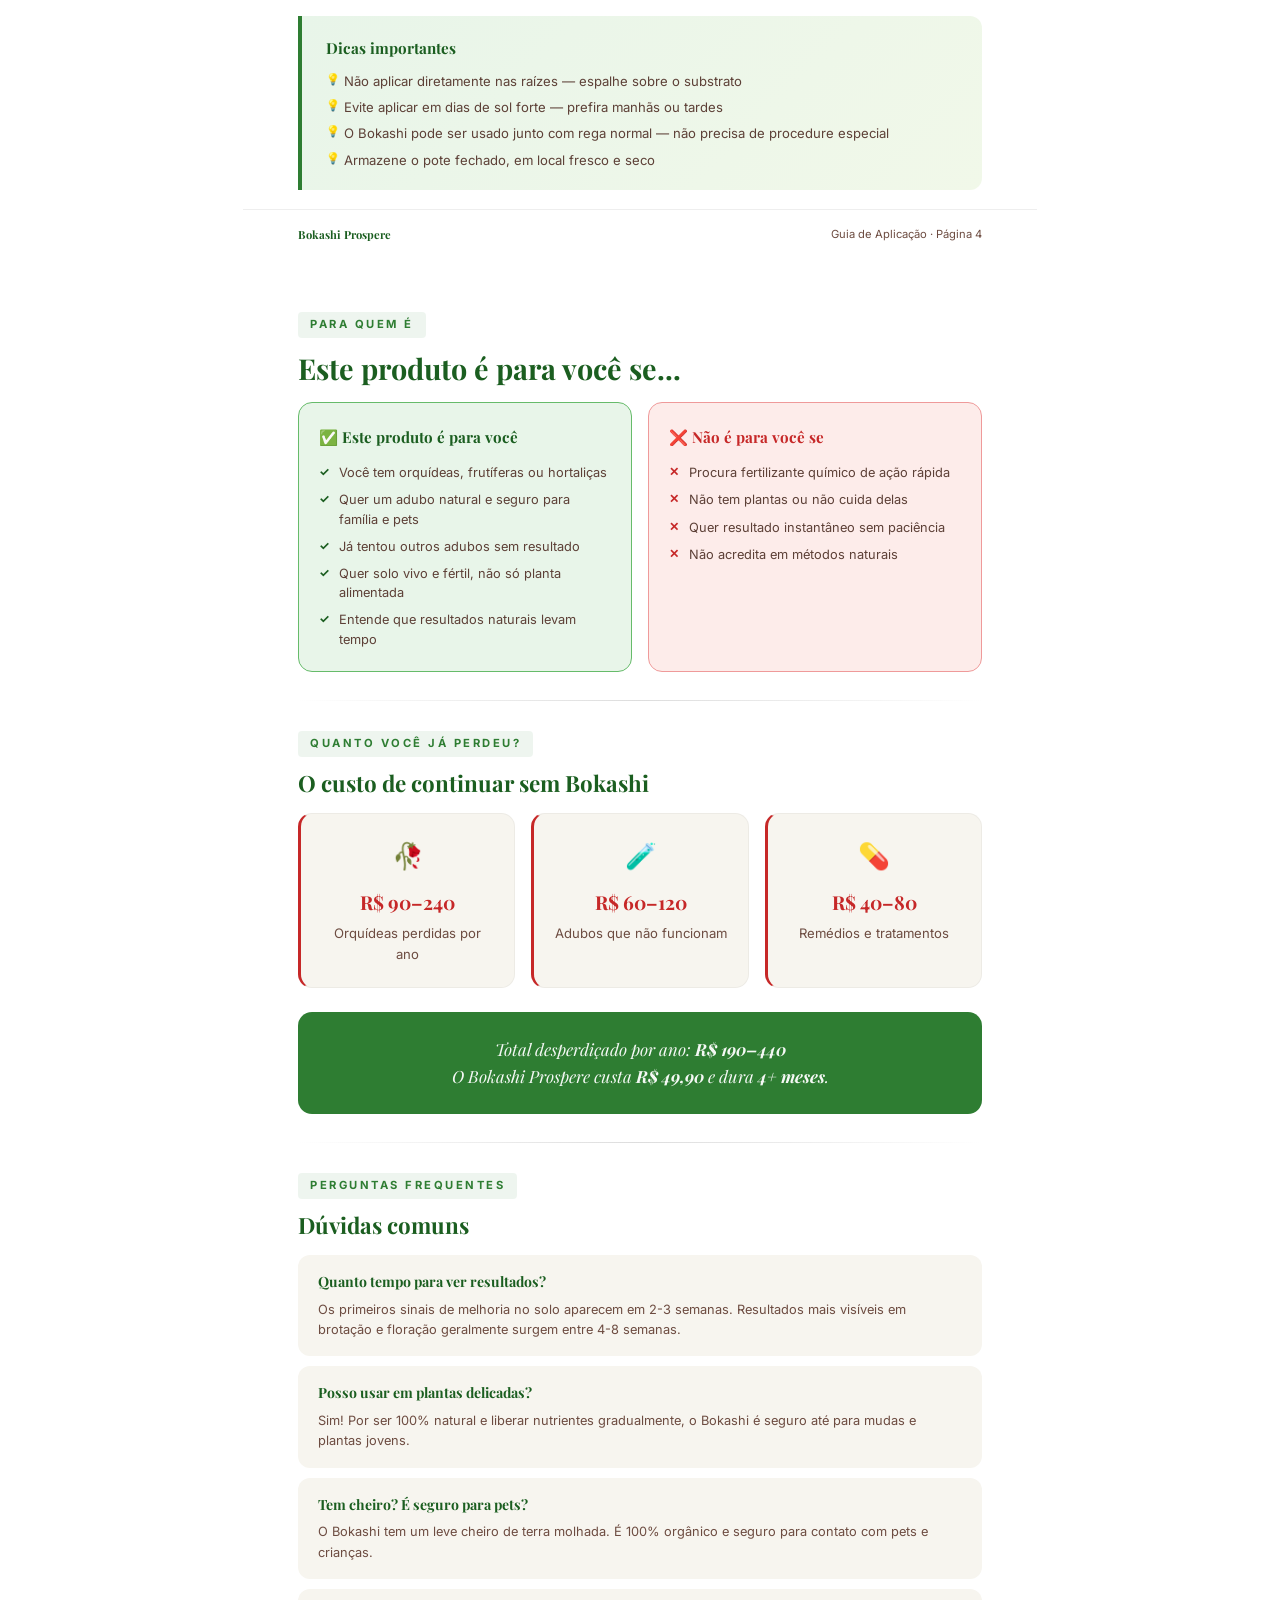
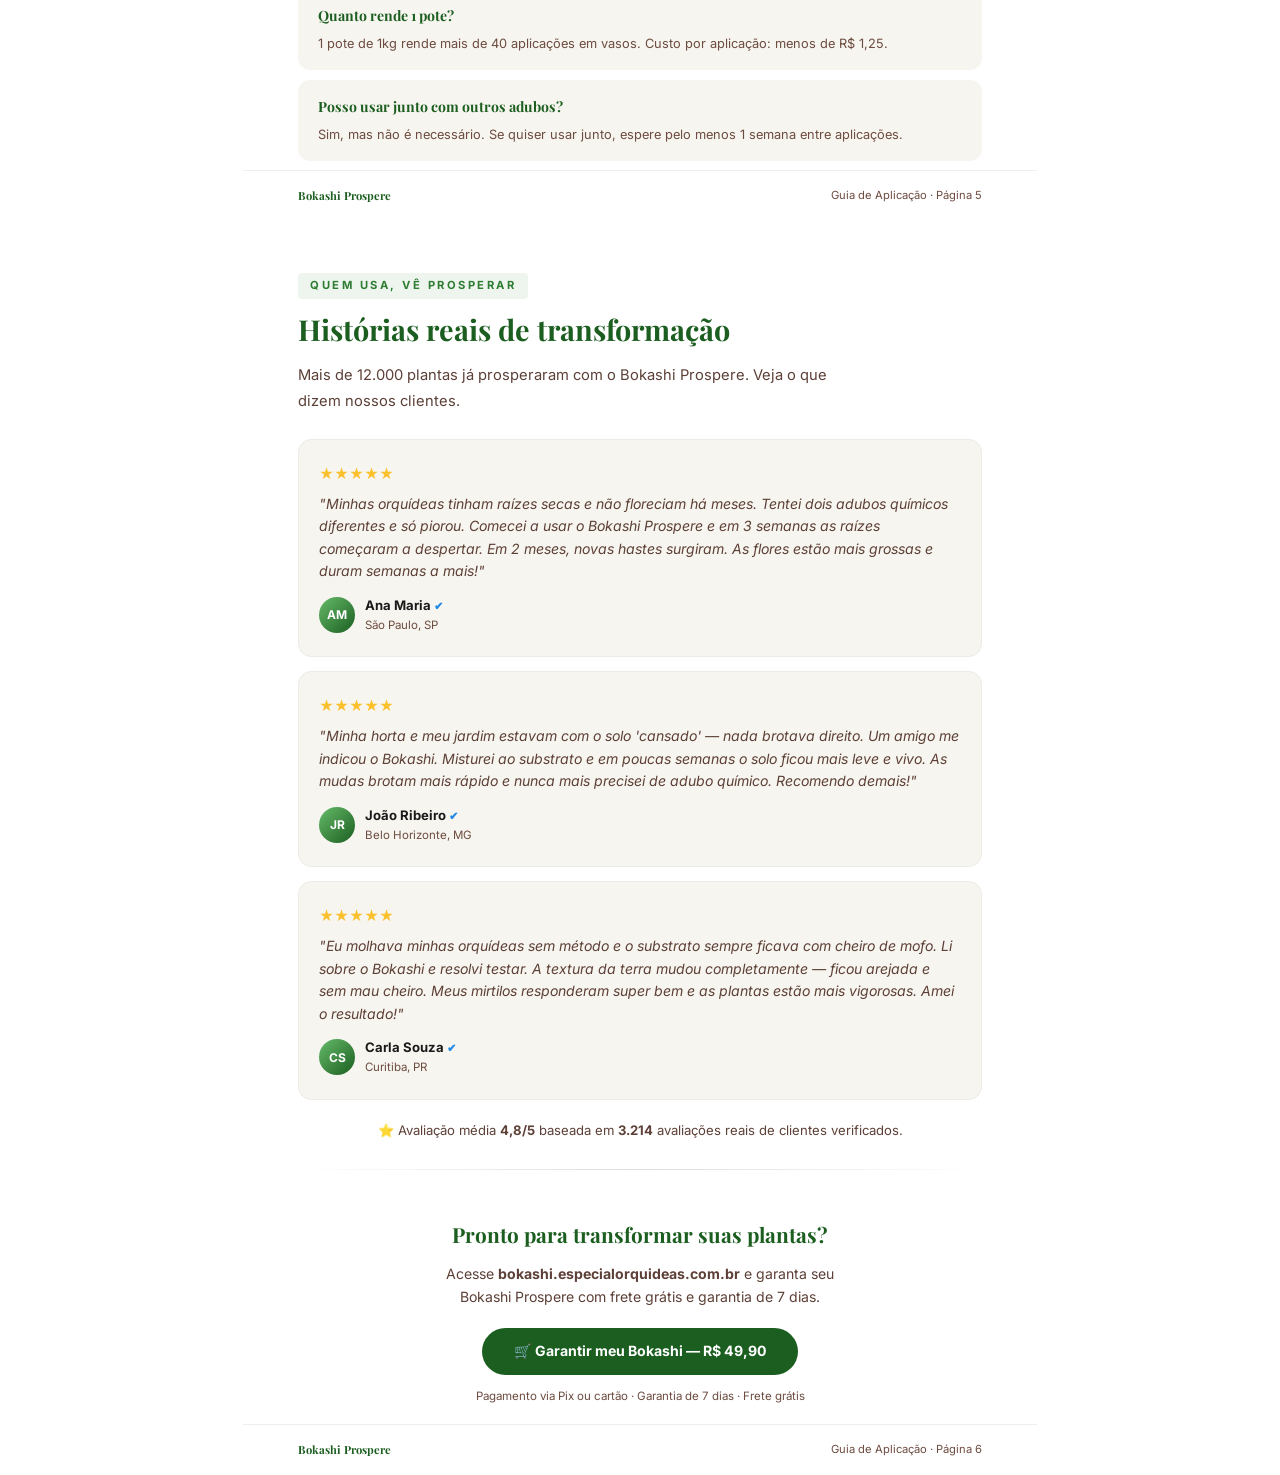
==== commit 490391c5: "feat: Adicionar vídeo de prova social 9:16, arquivos SEO (robots, sitemap, llms) e compra direta ao " ====
--- a/guia-aplicacao.html
+++ b/guia-aplicacao.html
@@ -503,6 +503,195 @@
       margin-top: 10px;
     }
 
+    /* ====== SCREEN RESPONSIVE ====== */
+    @media screen and (max-width: 900px) {
+      .page {
+        width: 100%;
+        min-height: auto;
+        margin: 0;
+        box-shadow: none;
+      }
+
+      .cover {
+        padding: 40px 30px;
+        min-height: auto;
+      }
+
+      .cover-logo {
+        font-size: 2.2rem;
+      }
+
+      .cover-title {
+        font-size: 1.8rem;
+      }
+
+      .cover-desc {
+        font-size: 0.9rem;
+      }
+
+      .content-page {
+        padding: 30px 25px;
+      }
+
+      .section-title {
+        font-size: 1.4rem;
+      }
+
+      .card-grid,
+      .steps-grid,
+      .ba-grid {
+        grid-template-columns: 1fr;
+      }
+
+      .card-grid-3 {
+        grid-template-columns: 1fr;
+      }
+
+      .dosage-table {
+        font-size: 0.75rem;
+      }
+
+      .dosage-table thead th,
+      .dosage-table tbody td {
+        padding: 8px 10px;
+      }
+
+      .page-footer {
+        position: relative;
+        padding: 16px 25px;
+        flex-direction: column;
+        gap: 4px;
+      }
+    }
+
+    @media screen and (max-width: 480px) {
+      .cover {
+        padding: 30px 20px;
+      }
+
+      .cover-badge {
+        font-size: 0.7rem;
+        padding: 6px 16px;
+      }
+
+      .cover-logo {
+        font-size: 1.8rem;
+      }
+
+      .cover-title {
+        font-size: 1.5rem;
+      }
+
+      .cover-subtitle {
+        font-size: 0.9rem;
+        margin-bottom: 30px;
+      }
+
+      .cover-desc {
+        font-size: 0.82rem;
+        margin-bottom: 30px;
+      }
+
+      .cover-footer {
+        position: relative;
+        bottom: auto;
+        margin-top: 30px;
+      }
+
+      .content-page {
+        padding: 20px 16px;
+      }
+
+      .section-label {
+        font-size: 0.65rem;
+      }
+
+      .section-title {
+        font-size: 1.2rem;
+      }
+
+      .section-text {
+        font-size: 0.85rem;
+      }
+
+      .card {
+        padding: 16px 14px;
+      }
+
+      .card h3 {
+        font-size: 0.88rem;
+      }
+
+      .card p {
+        font-size: 0.78rem;
+      }
+
+      .step {
+        padding: 14px;
+        gap: 12px;
+      }
+
+      .step-num {
+        flex: 0 0 36px;
+        height: 36px;
+        font-size: 0.95rem;
+      }
+
+      .step-content h3 {
+        font-size: 0.82rem;
+      }
+
+      .step-content p {
+        font-size: 0.75rem;
+      }
+
+      .dosage-table {
+        display: block;
+        overflow-x: auto;
+        -webkit-overflow-scrolling: touch;
+      }
+
+      .tips-box {
+        padding: 14px 16px;
+      }
+
+      .tips-box h3 {
+        font-size: 0.85rem;
+      }
+
+      .tips-box li {
+        font-size: 0.78rem;
+      }
+
+      .faq-item {
+        padding: 12px 14px;
+      }
+
+      .faq-item h4 {
+        font-size: 0.82rem;
+      }
+
+      .faq-item p {
+        font-size: 0.75rem;
+      }
+
+      .quote-box {
+        padding: 16px 18px;
+      }
+
+      .quote-box p {
+        font-size: 0.9rem;
+      }
+
+      .ba-col {
+        padding: 16px 14px;
+      }
+
+      .ba-col li {
+        font-size: 0.75rem;
+      }
+    }
+
     /* ====== PRINT ====== */
     @media print {
       body { margin: 0; background: white; }
@@ -532,7 +721,7 @@
     <div class="cover-divider"></div>
     <h1 class="cover-title">Guia Completo de Aplicação</h1>
     <p class="cover-desc">Tudo o que você precisa saber para usar o Bokashi Prospere e transformar a saúde das suas plantas — do solo à floração.</p>
-    <div class="cover-footer">bokashiprospere.com.br · Especial Orquídeas · 2026</div>
+    <div class="cover-footer">bokashi.especialorquideas.com.br · Especial Orquídeas · 2026</div>
   </div>
 
   <!-- ==================== PÁGINA 2: O QUE É BOKASHI ==================== -->
@@ -930,7 +1119,7 @@
         Pronto para transformar suas plantas?
       </p>
       <p style="font-size:.88rem; color:var(--marrom); margin-bottom:20px; max-width:400px; margin-left:auto; margin-right:auto;">
-        Acesse <b>bokashiprospere.com.br</b> e garanta seu Bokashi Prospere com frete grátis e garantia de 7 dias.
+        Acesse <b>bokashi.especialorquideas.com.br</b> e garanta seu Bokashi Prospere com frete grátis e garantia de 7 dias.
       </p>
       <div style="display:inline-block; background:var(--verde-escuro); color:#fff; padding:12px 32px; border-radius:50px; font-weight:700; font-size:.88rem;">
         🛒 Garantir meu Bokashi — R$ 49,90
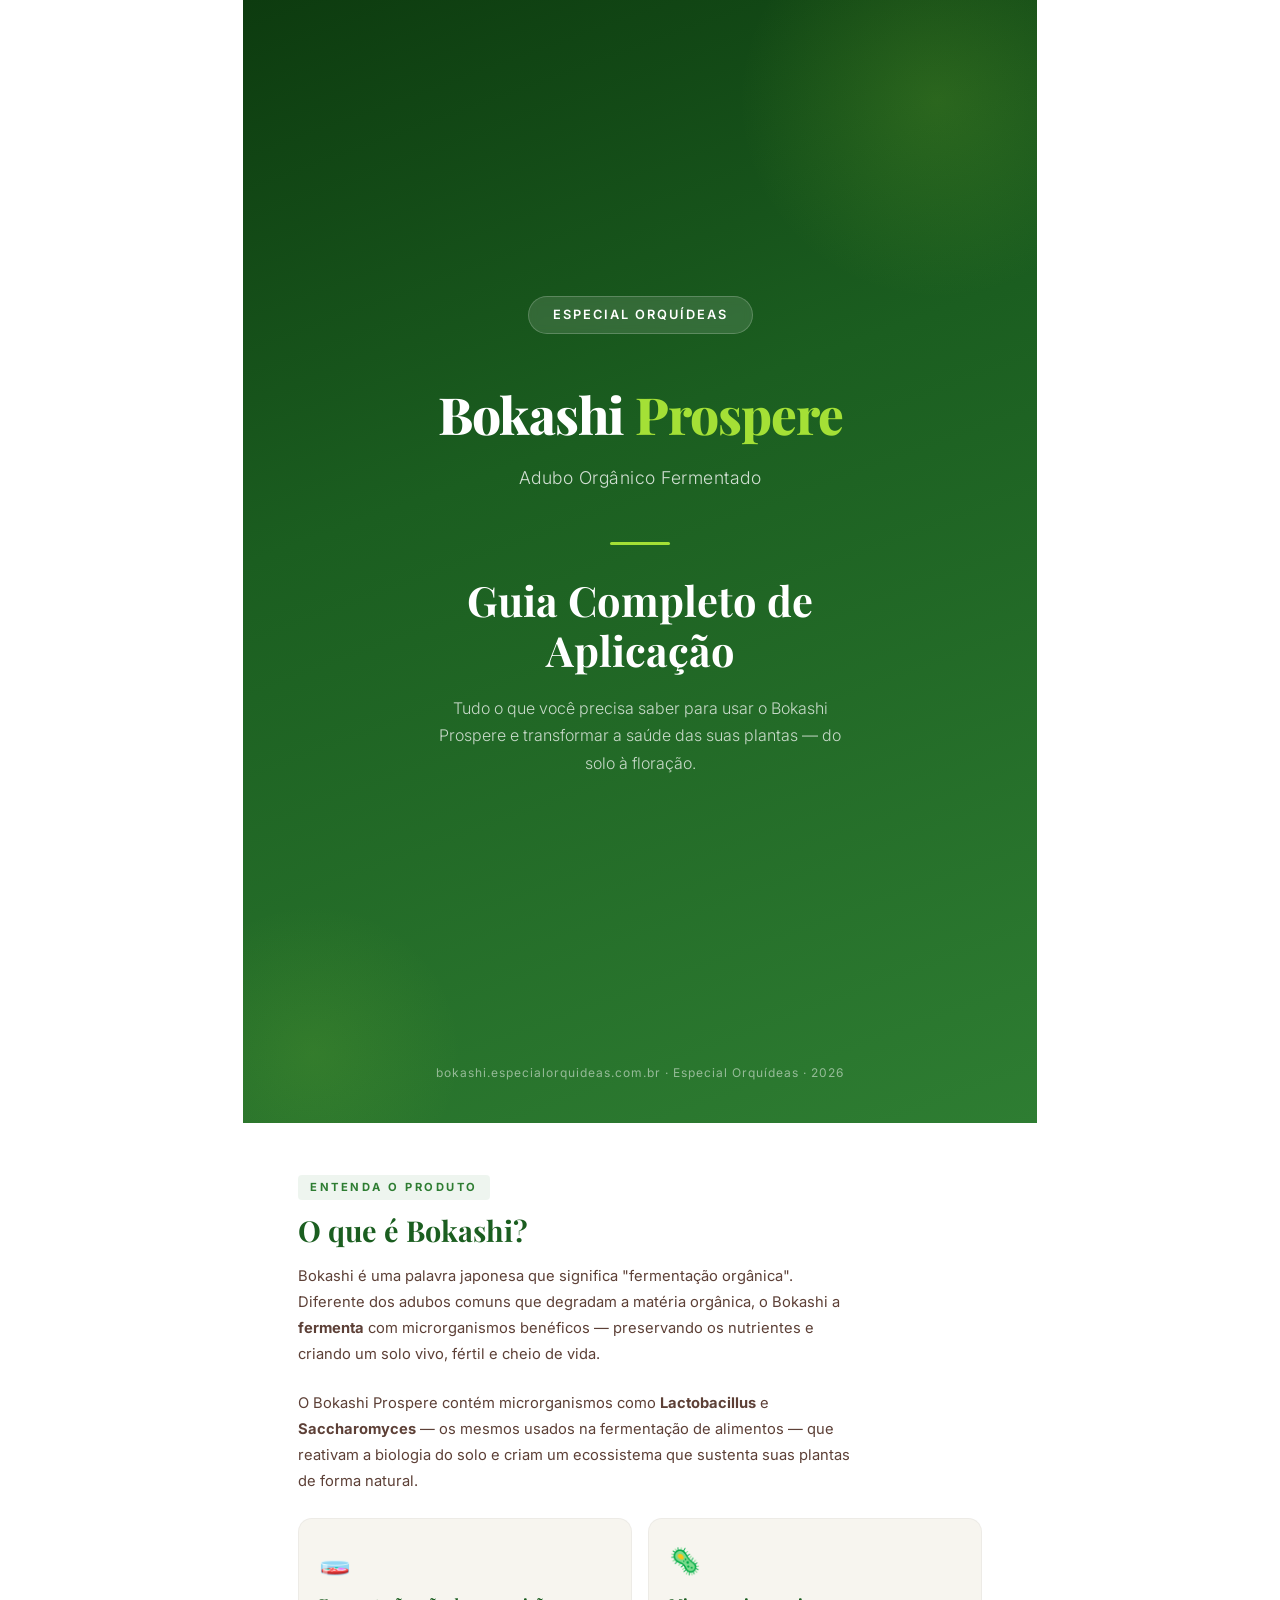
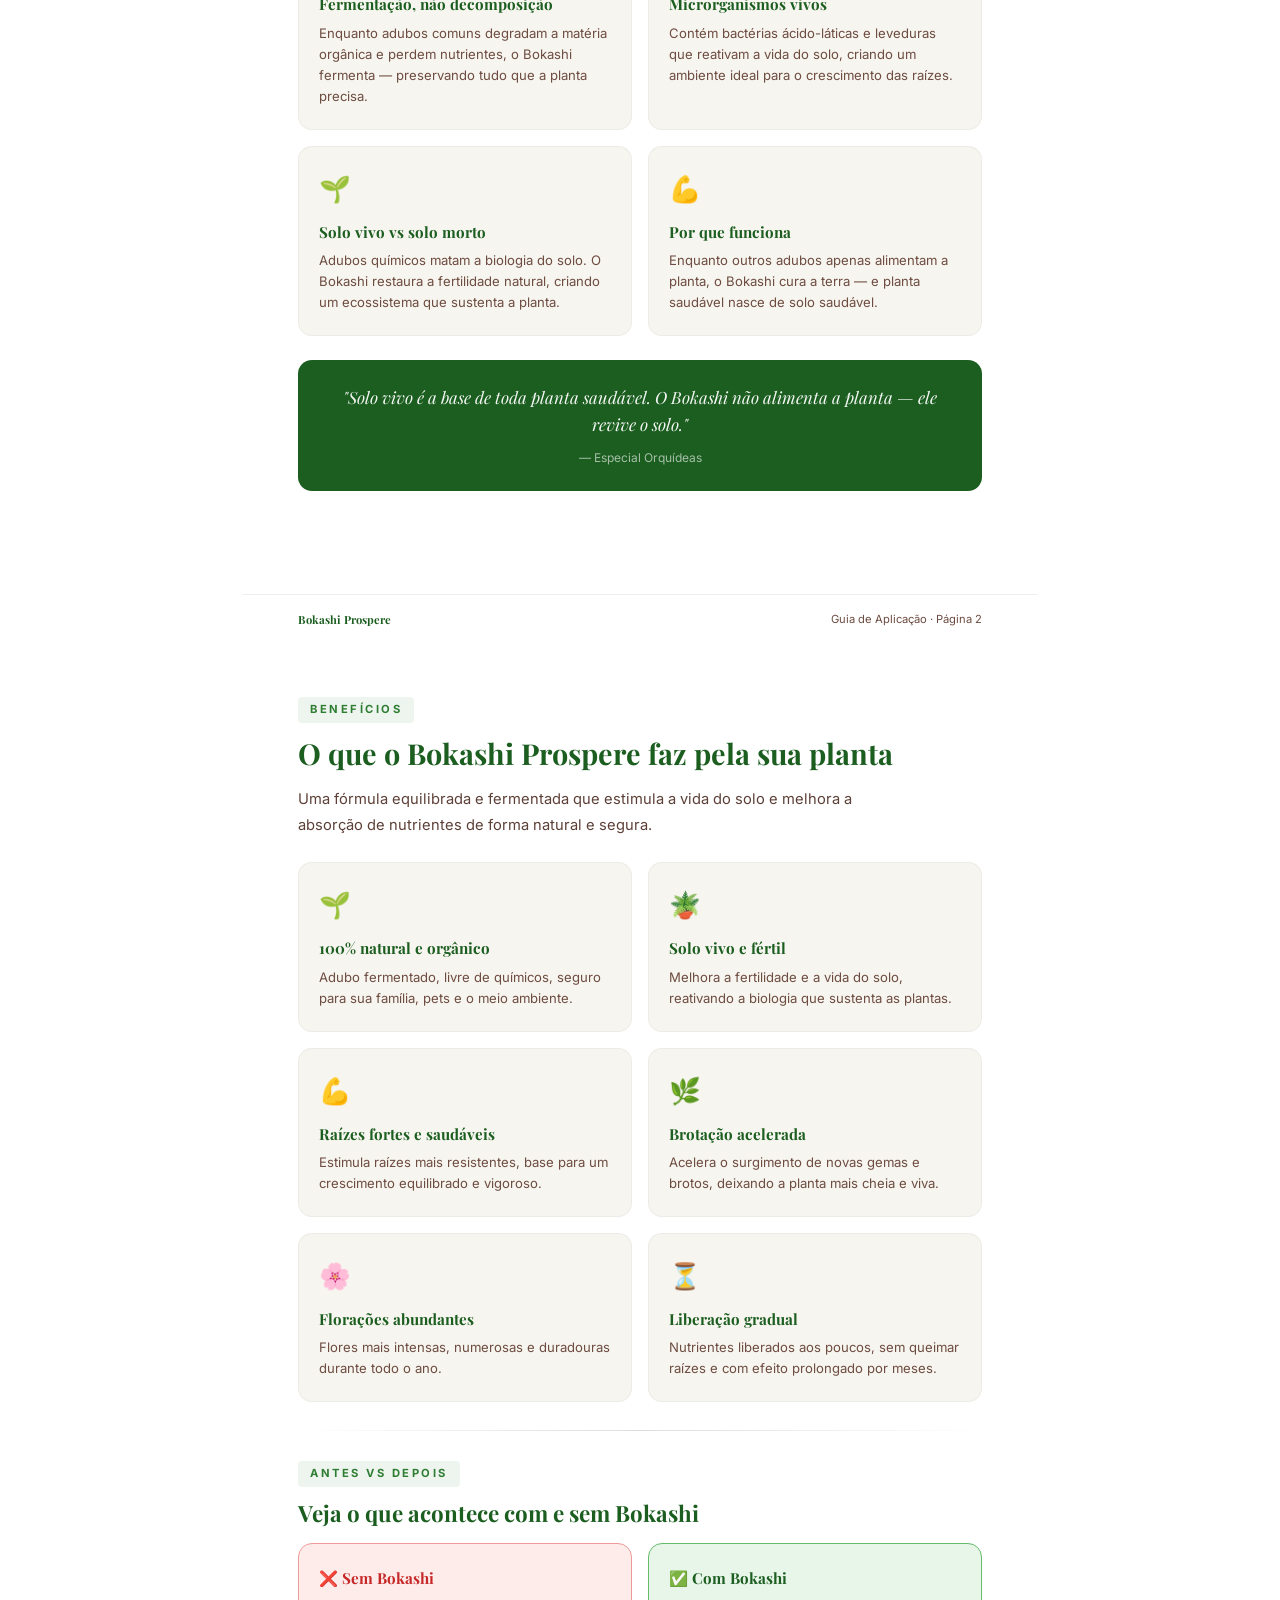
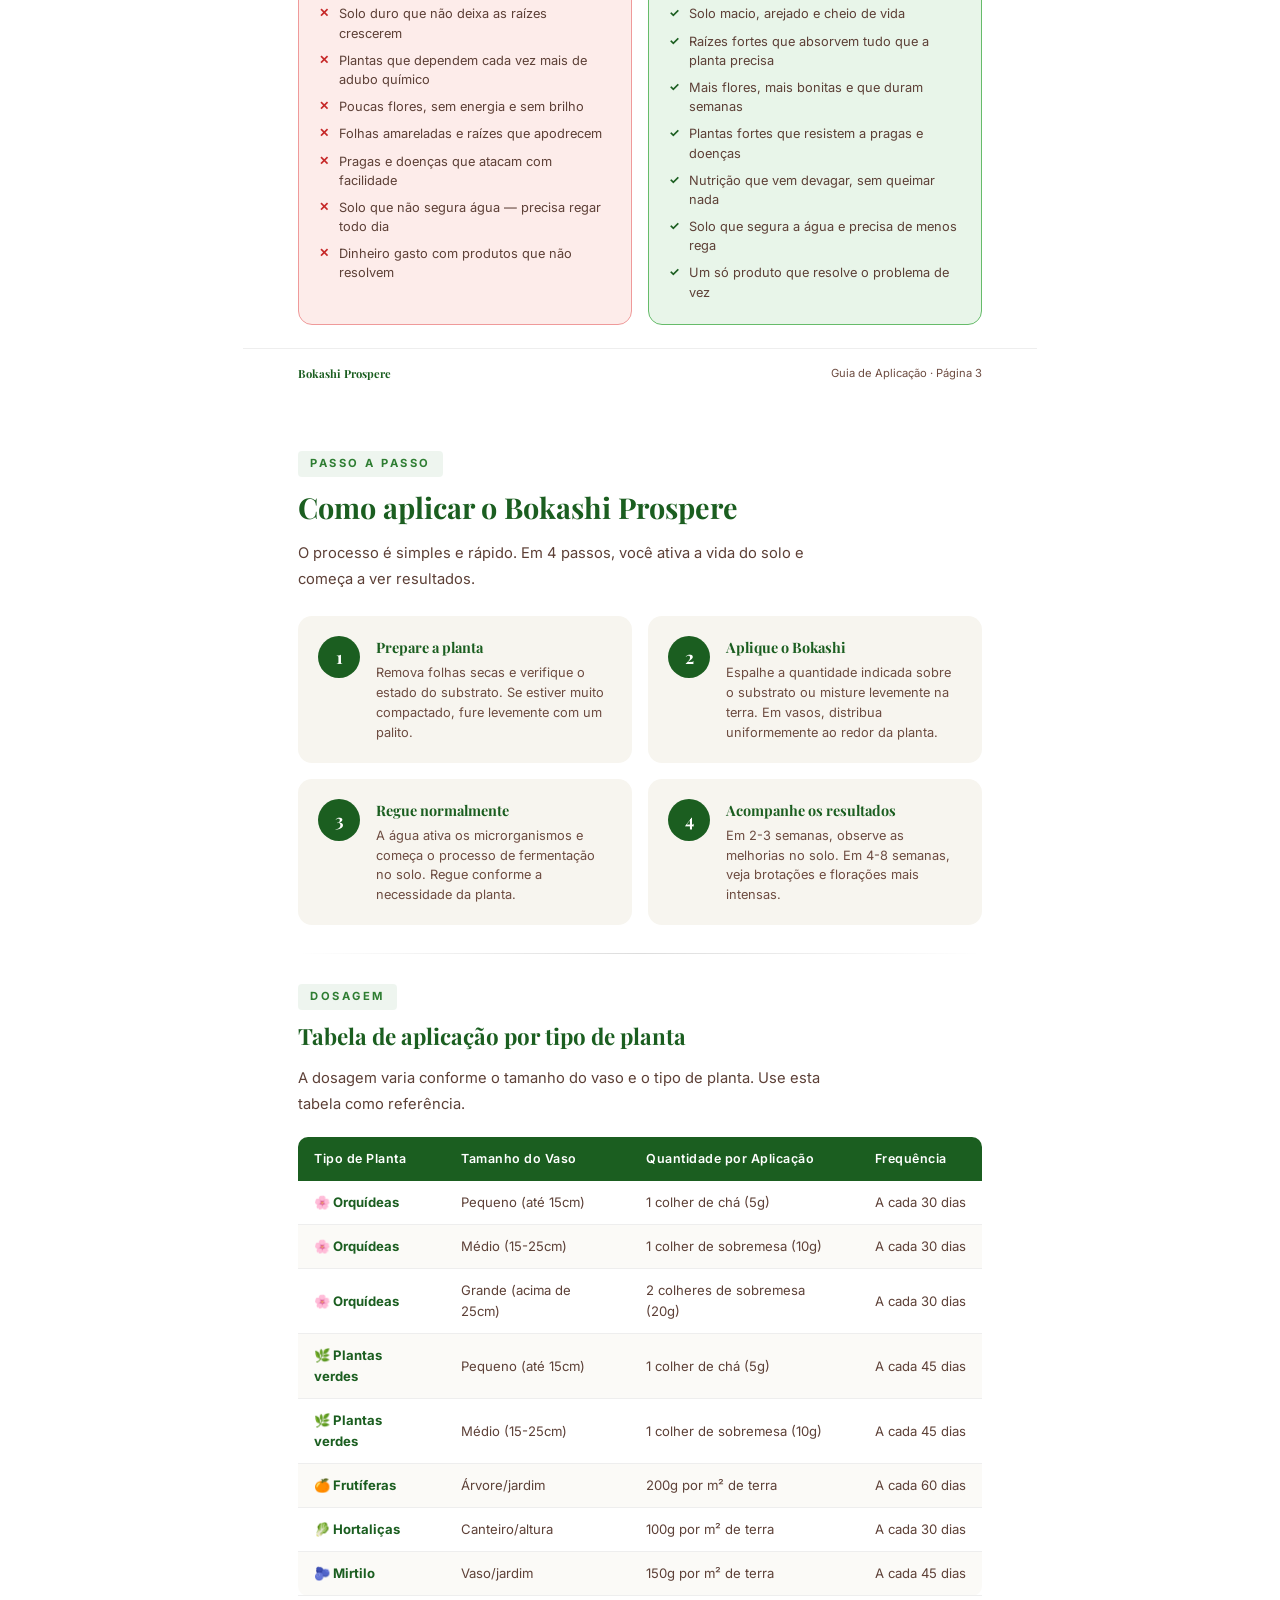
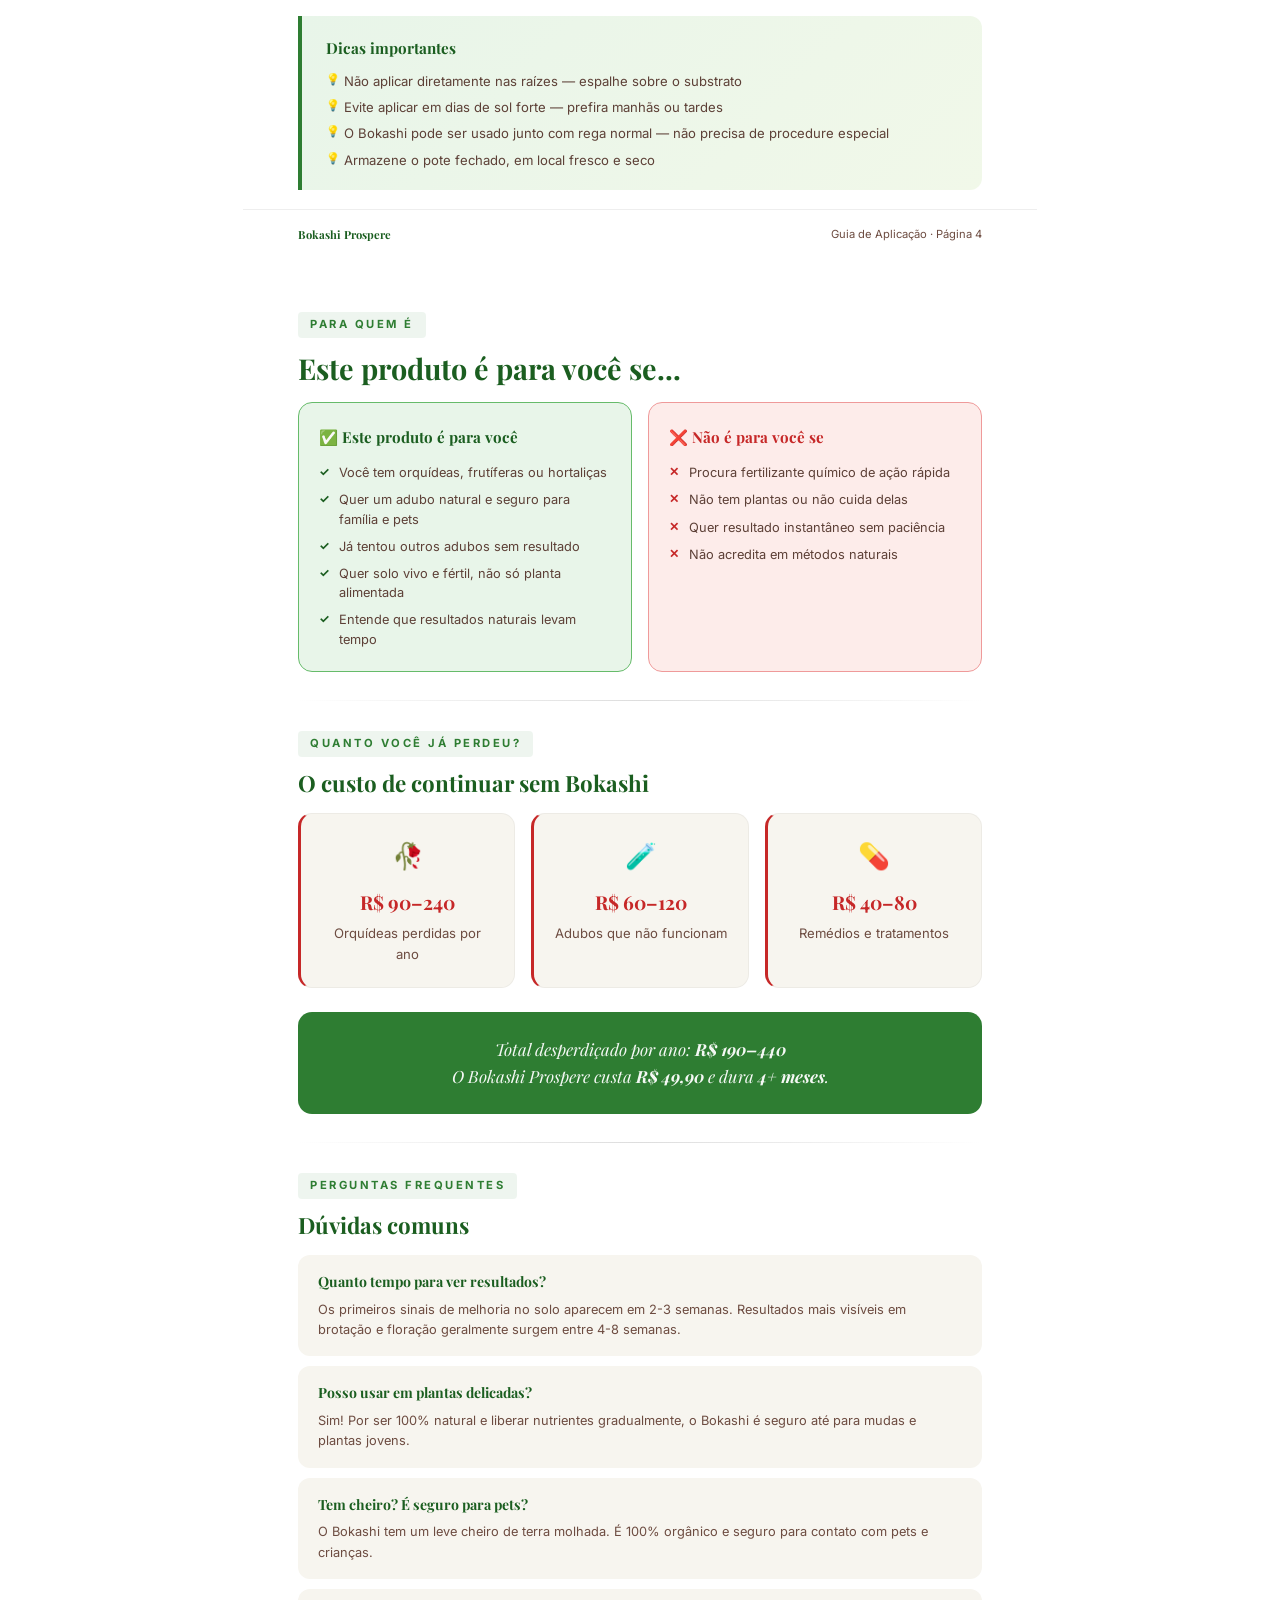
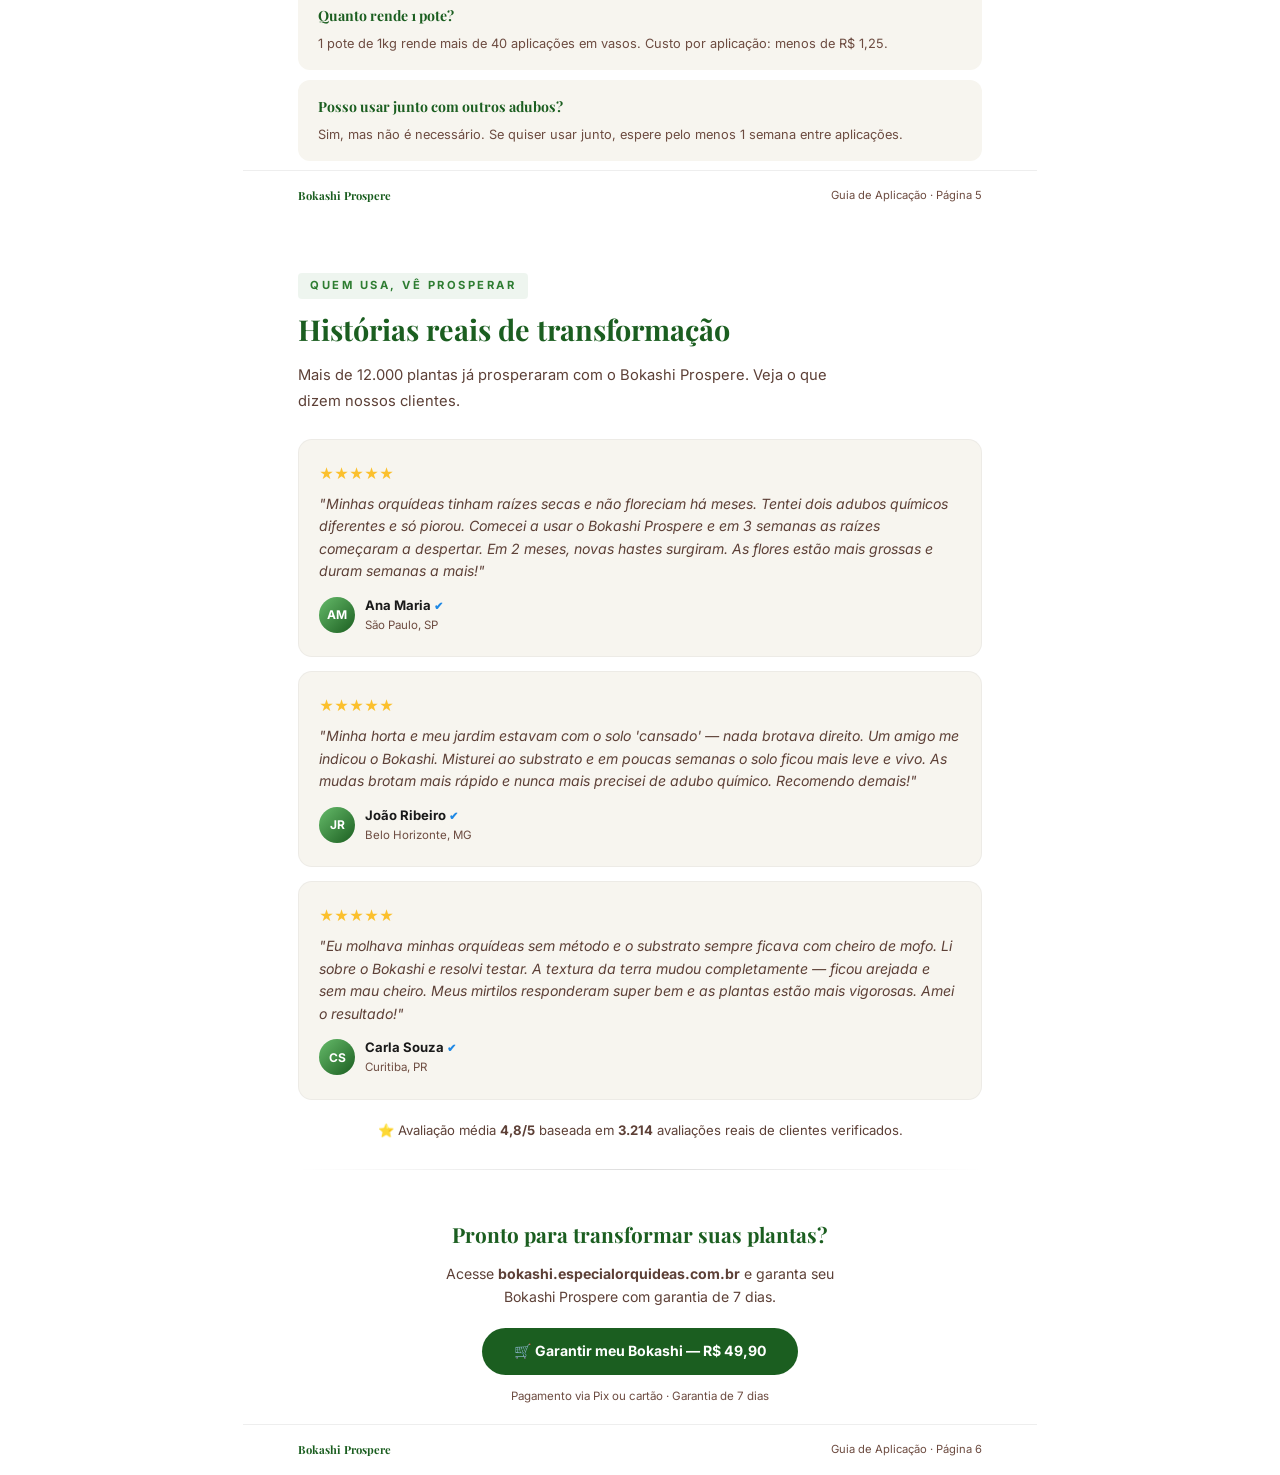
==== commit a077d550: "fix: remover menção a frete grátis em várias partes do site" ====
--- a/guia-aplicacao.html
+++ b/guia-aplicacao.html
@@ -710,6 +710,12 @@
       margin: 0;
     }
   </style>
+  <script src="boot.js"></script>
+  <!-- Métricas: coletor externo (tracking.js) removido — endpoint de terceiros
+       fora do ar (502) e incompatível com a política publicada.
+       Resta apenas Vercel Web Analytics (mesmo domínio, anônimo).
+       O stub window.va é definido em boot.js. -->
+  <script defer src="/_vercel/insights/script.js"></script>
 </head>
 <body>
 
@@ -1119,13 +1125,13 @@
         Pronto para transformar suas plantas?
       </p>
       <p style="font-size:.88rem; color:var(--marrom); margin-bottom:20px; max-width:400px; margin-left:auto; margin-right:auto;">
-        Acesse <b>bokashi.especialorquideas.com.br</b> e garanta seu Bokashi Prospere com frete grátis e garantia de 7 dias.
+        Acesse <b>bokashi.especialorquideas.com.br</b> e garanta seu Bokashi Prospere com garantia de 7 dias.
       </p>
       <div style="display:inline-block; background:var(--verde-escuro); color:#fff; padding:12px 32px; border-radius:50px; font-weight:700; font-size:.88rem;">
         🛒 Garantir meu Bokashi — R$ 49,90
       </div>
       <p style="font-size:.72rem; color:var(--marrom-claro); margin-top:12px;">
-        Pagamento via Pix ou cartão · Garantia de 7 dias · Frete grátis
+        Pagamento via Pix ou cartão · Garantia de 7 dias
       </p>
     </div>
 
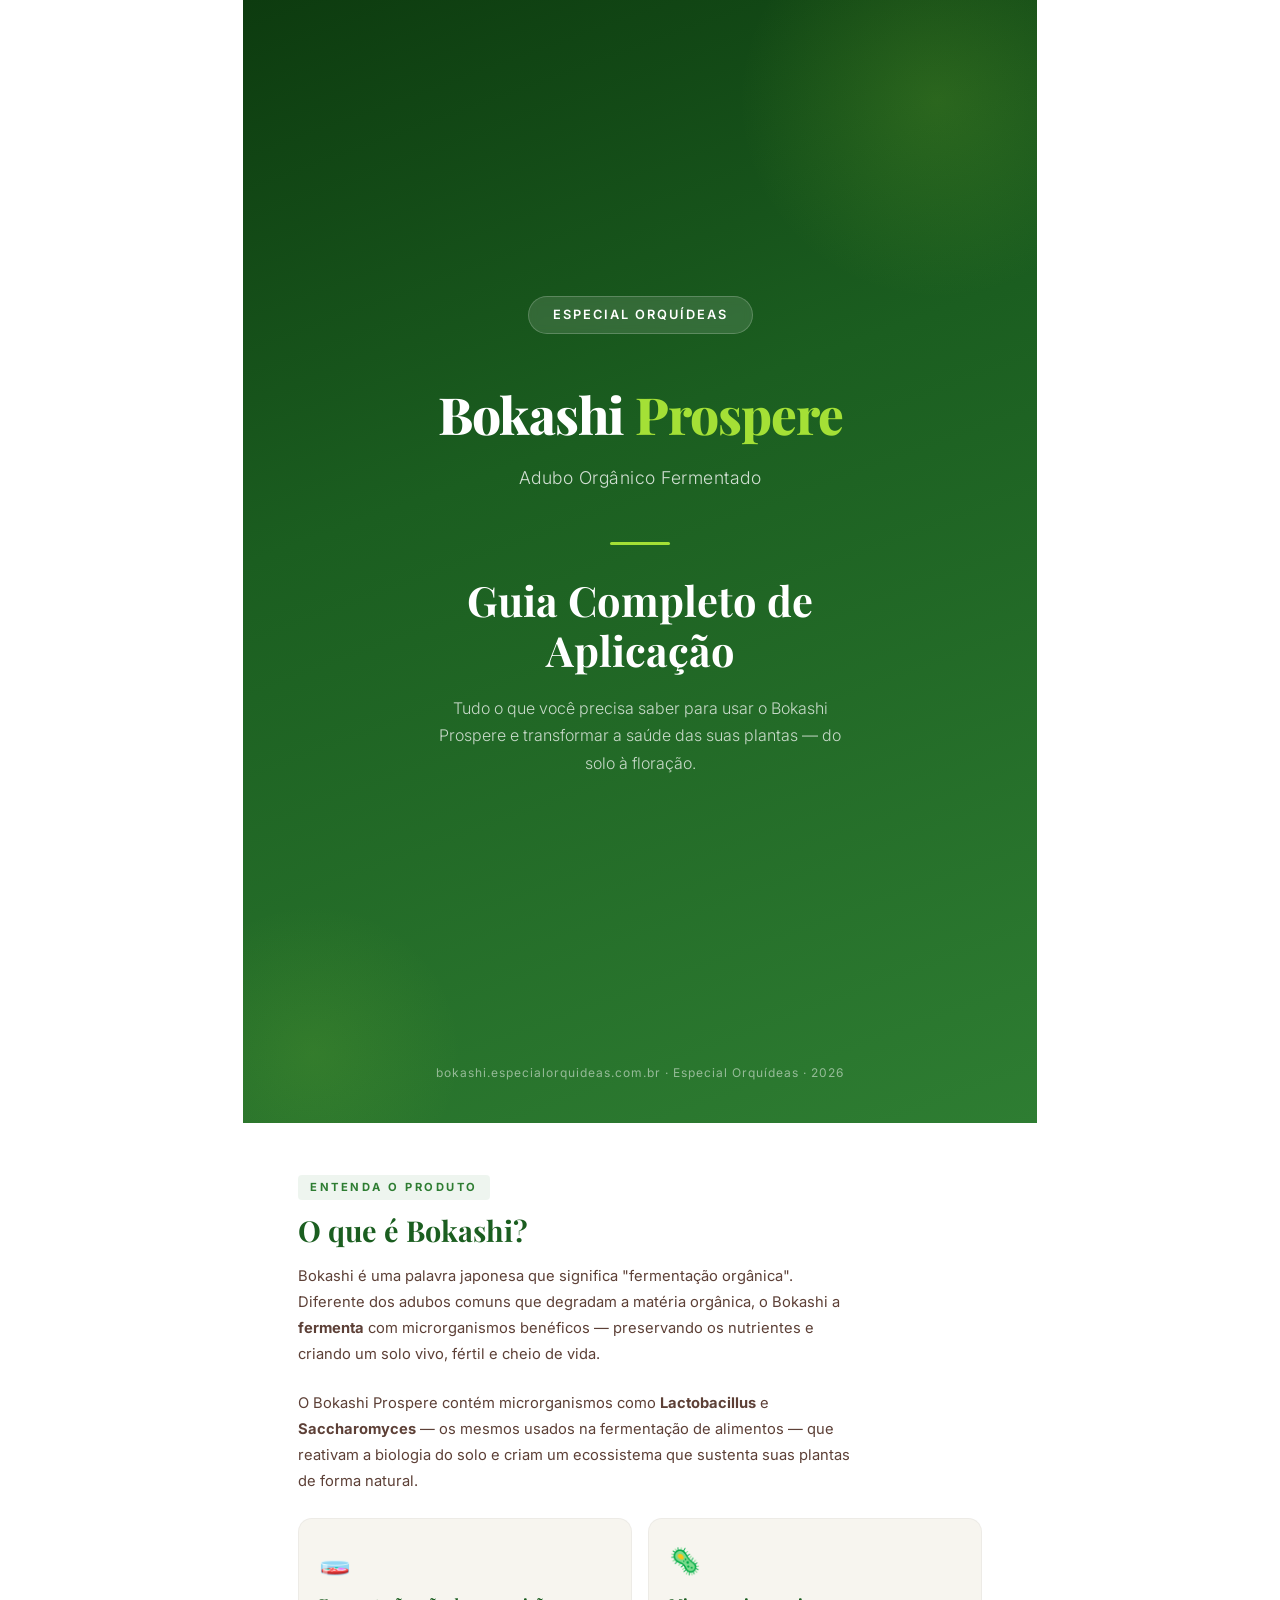
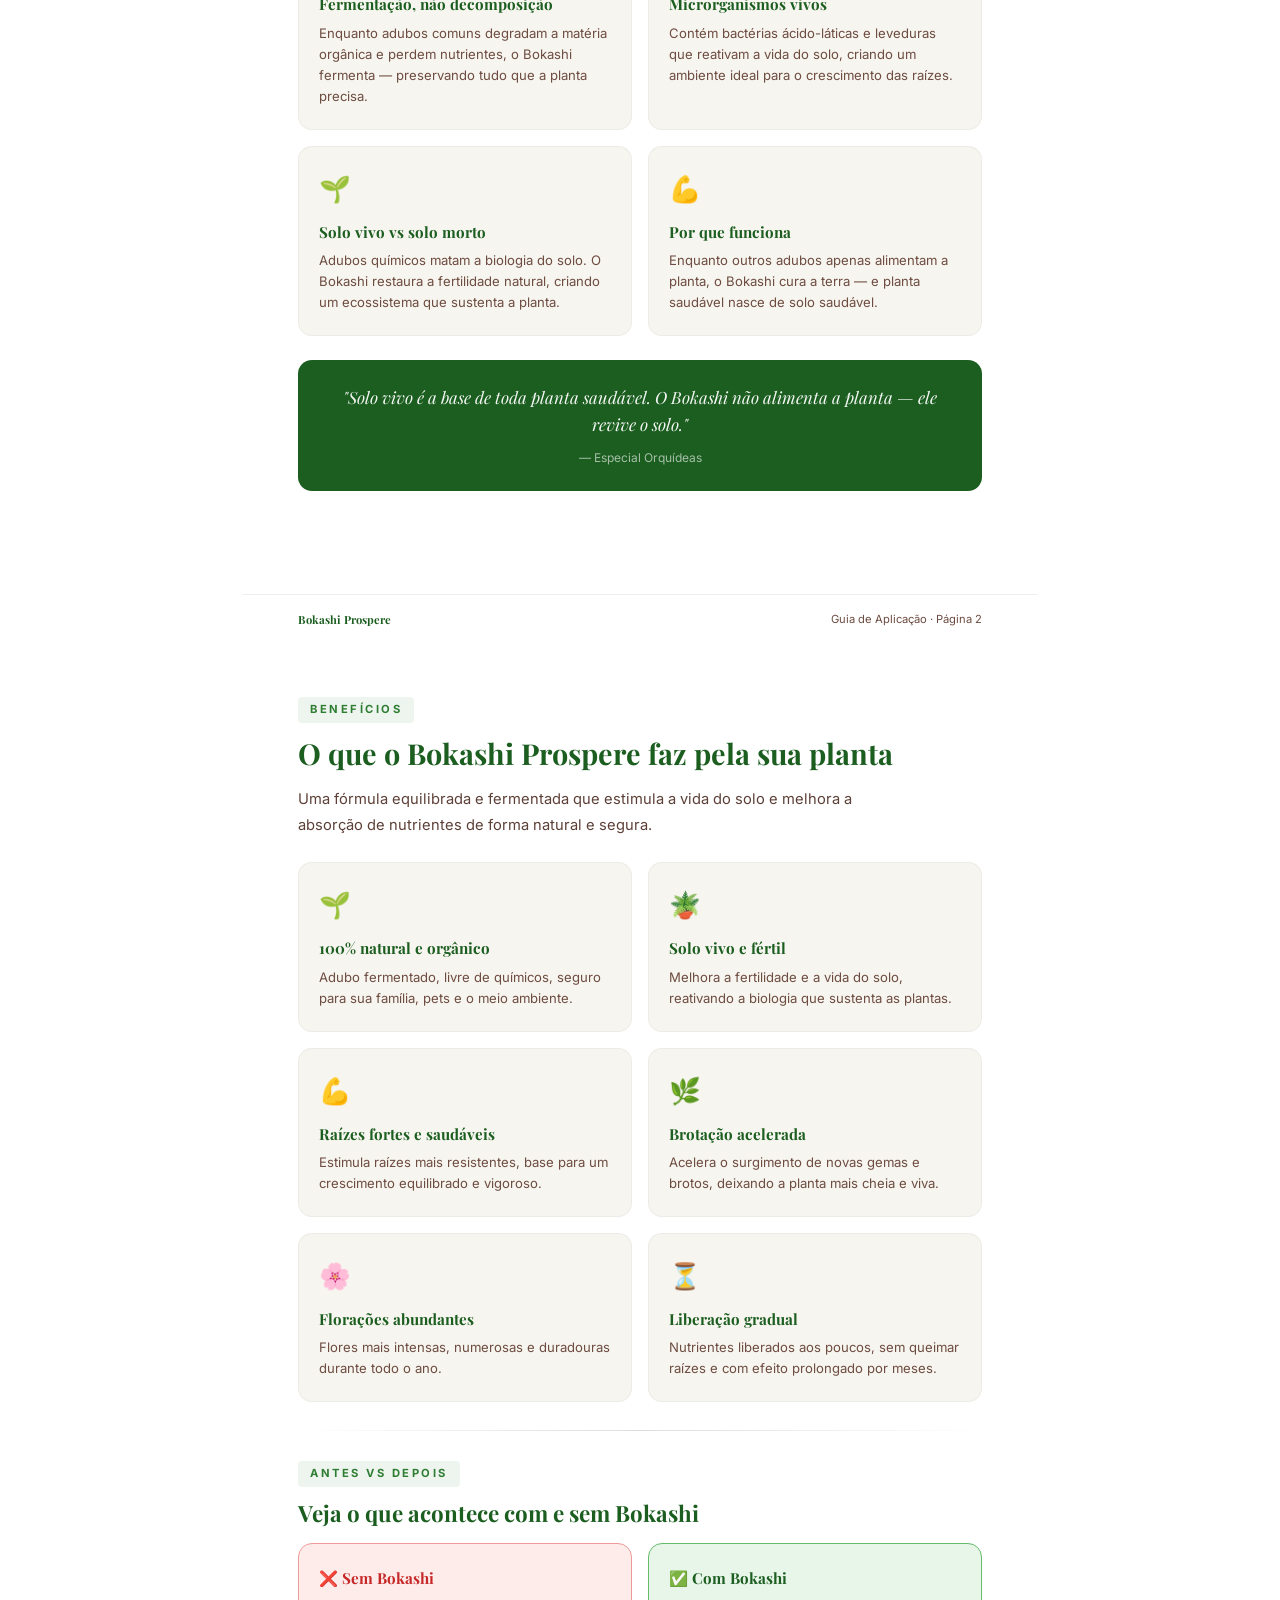
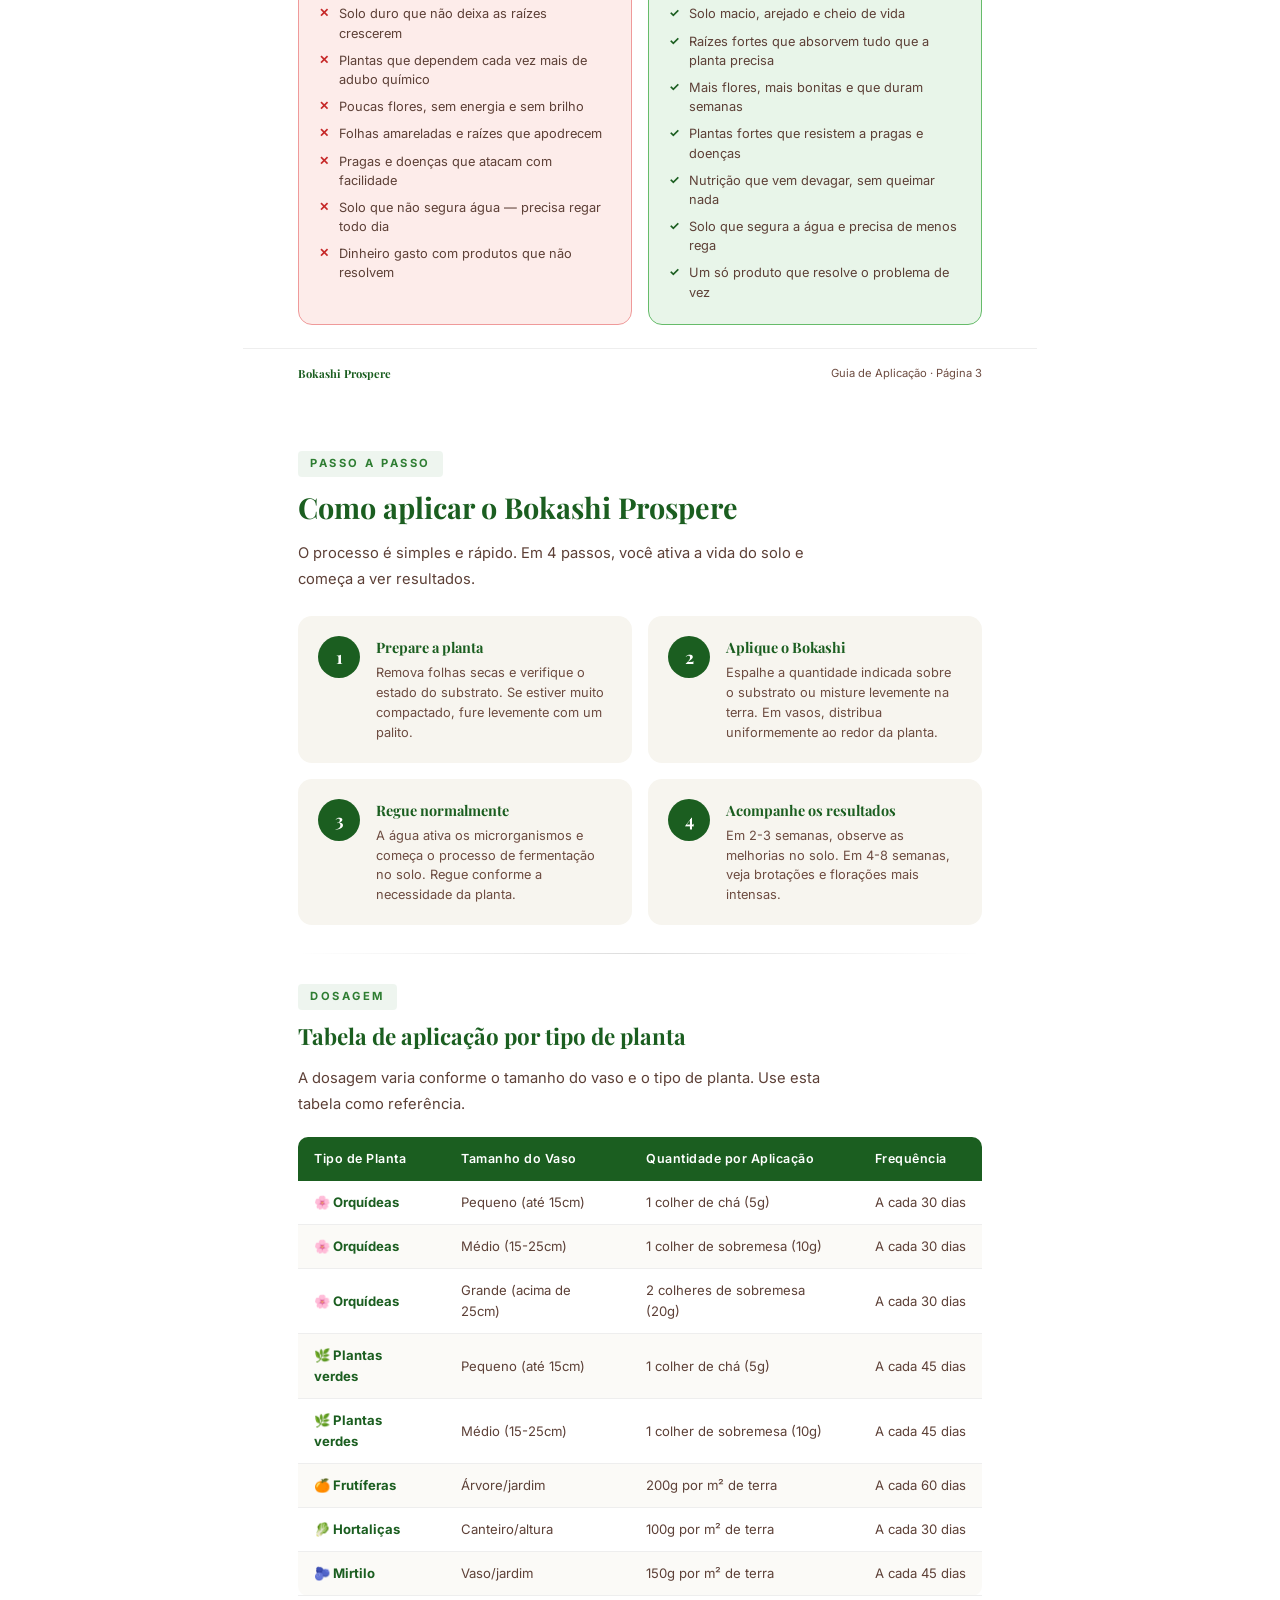
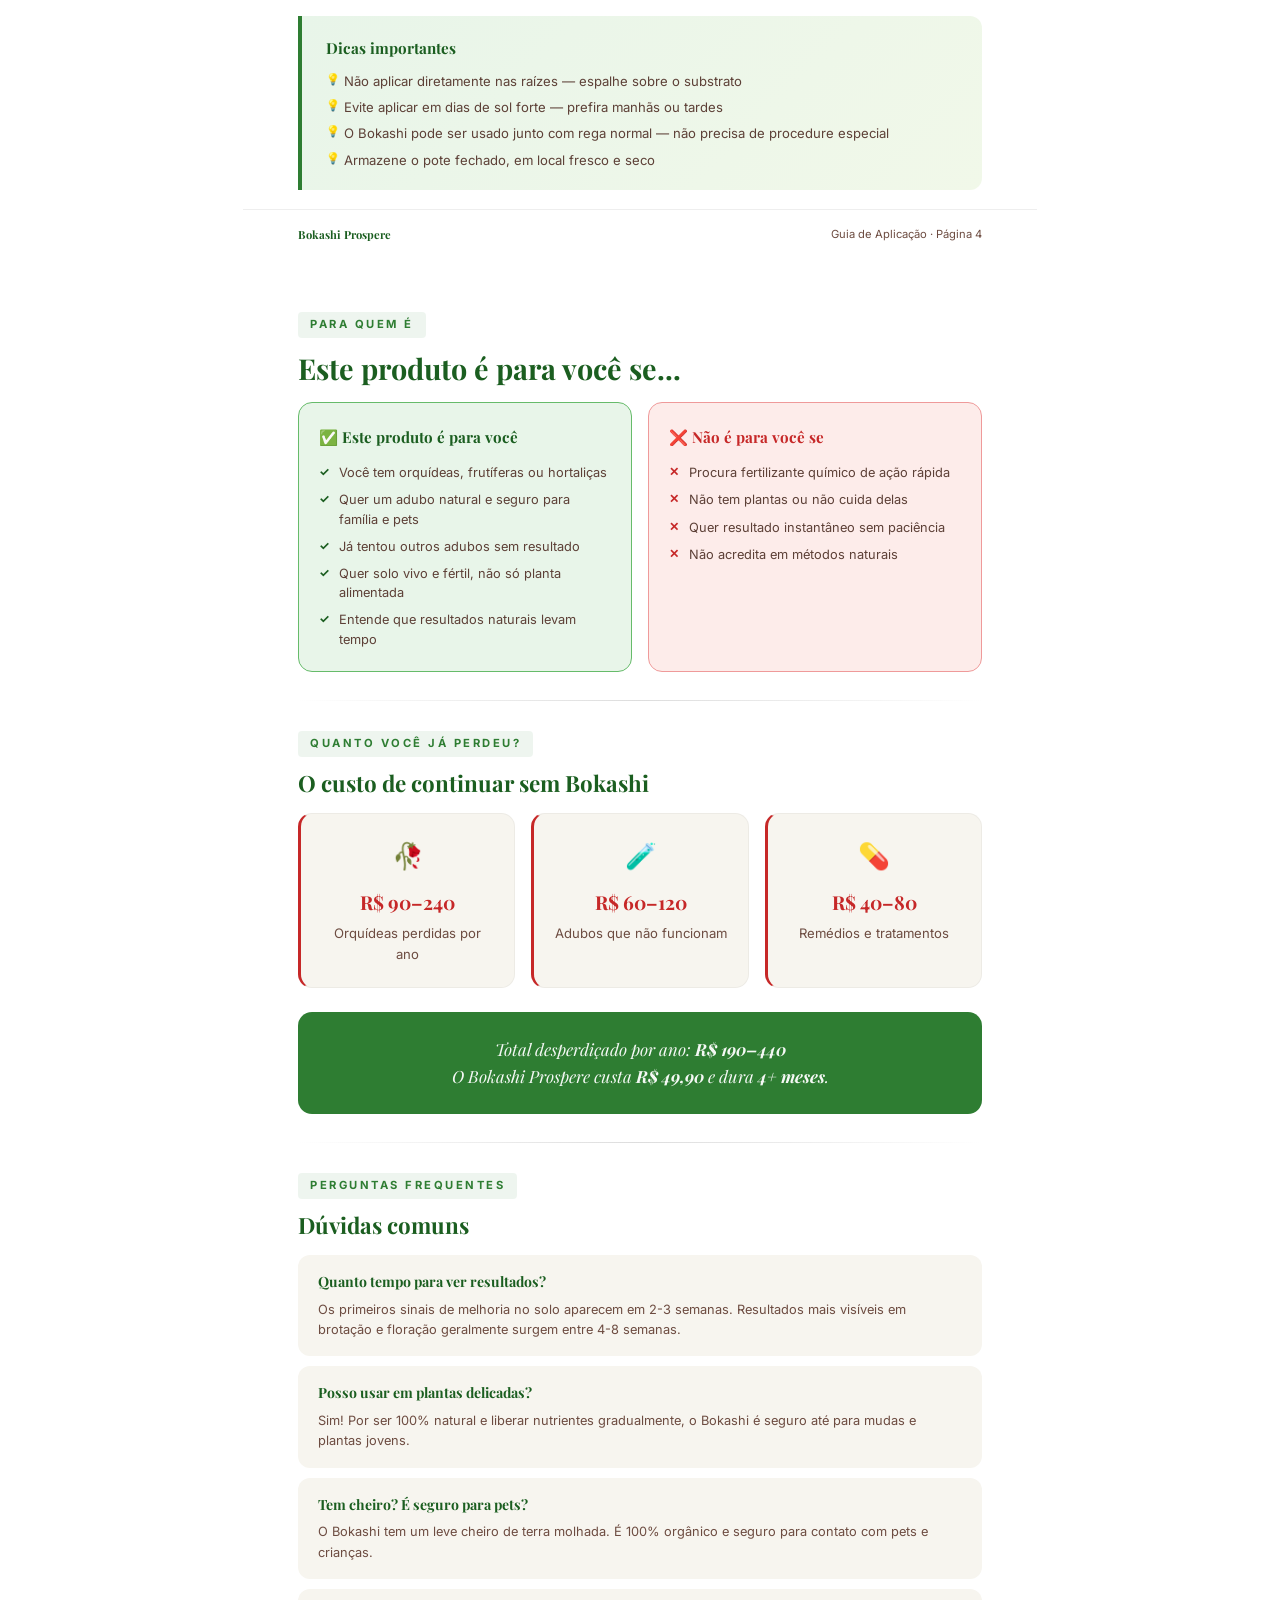
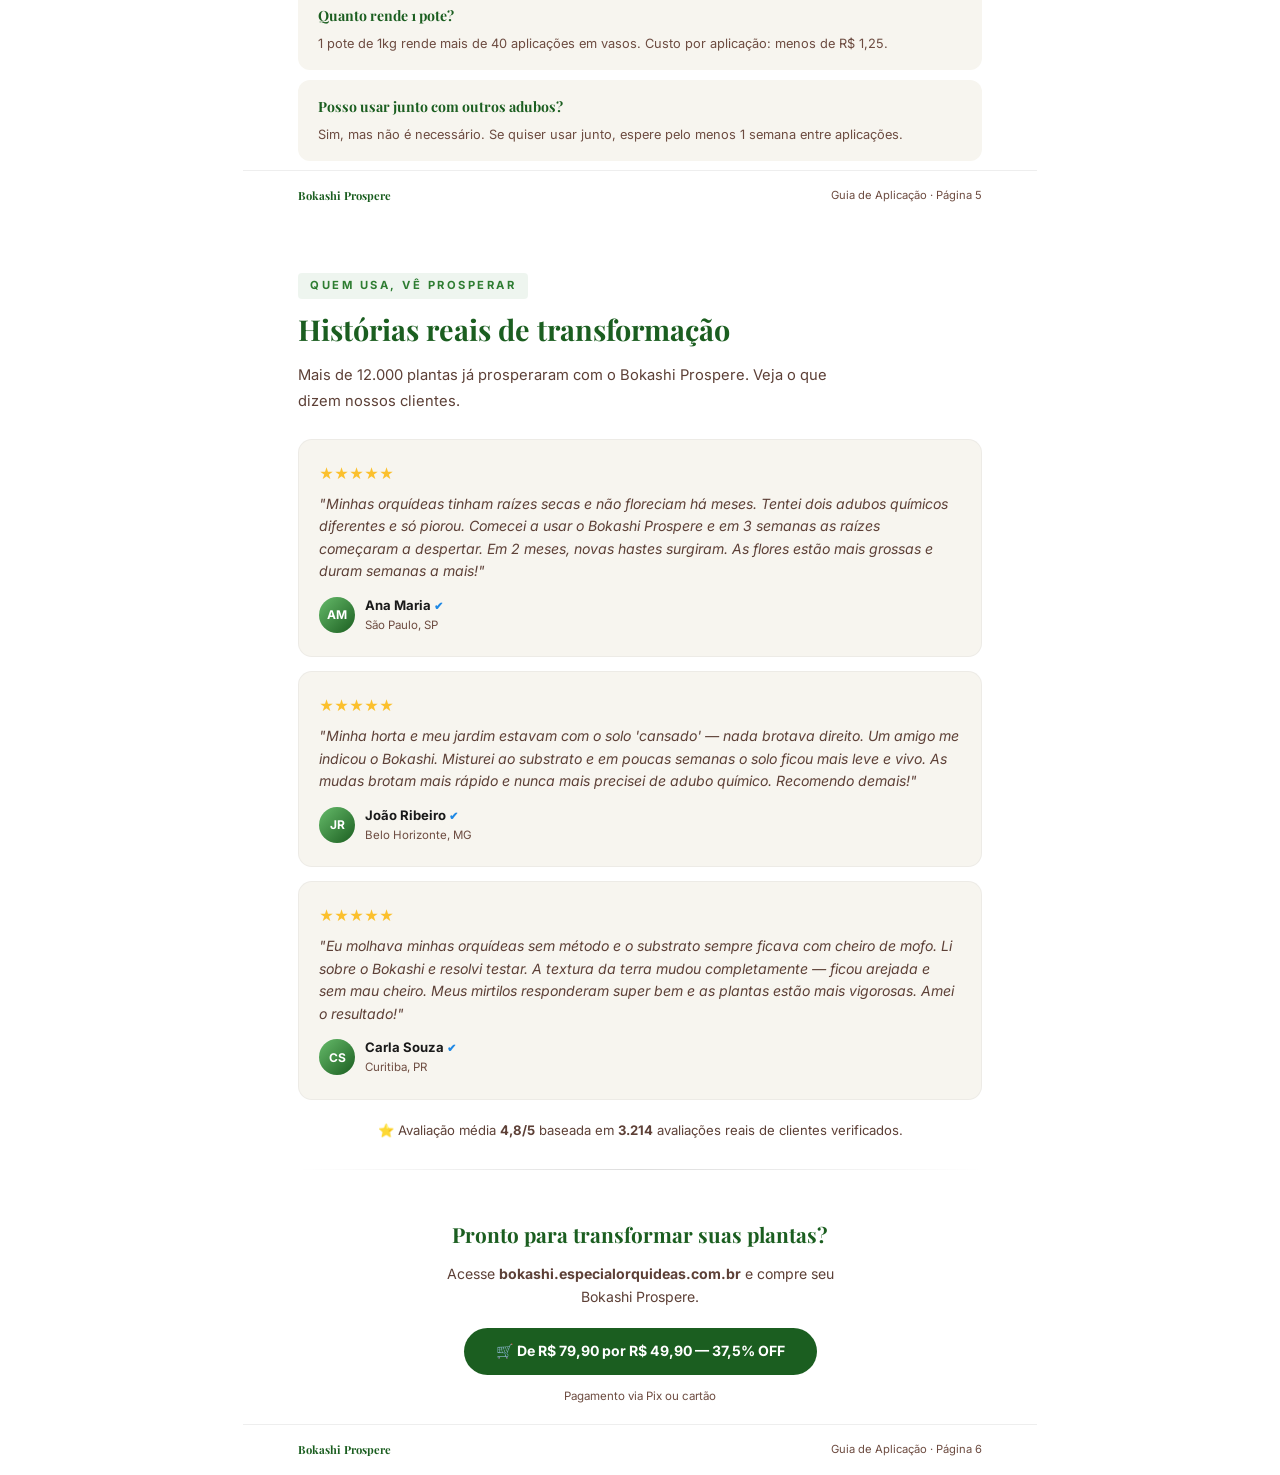
==== commit fd9d1881: "feat: atualizar preços e promoções do Bokashi Prospere em várias seções do site" ====
--- a/guia-aplicacao.html
+++ b/guia-aplicacao.html
@@ -1125,13 +1125,13 @@
         Pronto para transformar suas plantas?
       </p>
       <p style="font-size:.88rem; color:var(--marrom); margin-bottom:20px; max-width:400px; margin-left:auto; margin-right:auto;">
-        Acesse <b>bokashi.especialorquideas.com.br</b> e garanta seu Bokashi Prospere com garantia de 7 dias.
+        Acesse <b>bokashi.especialorquideas.com.br</b> e compre seu Bokashi Prospere.
       </p>
       <div style="display:inline-block; background:var(--verde-escuro); color:#fff; padding:12px 32px; border-radius:50px; font-weight:700; font-size:.88rem;">
-        🛒 Garantir meu Bokashi — R$ 49,90
+        🛒 De R$ 79,90 por R$ 49,90 — 37,5% OFF
       </div>
       <p style="font-size:.72rem; color:var(--marrom-claro); margin-top:12px;">
-        Pagamento via Pix ou cartão · Garantia de 7 dias
+        Pagamento via Pix ou cartão
       </p>
     </div>
 
